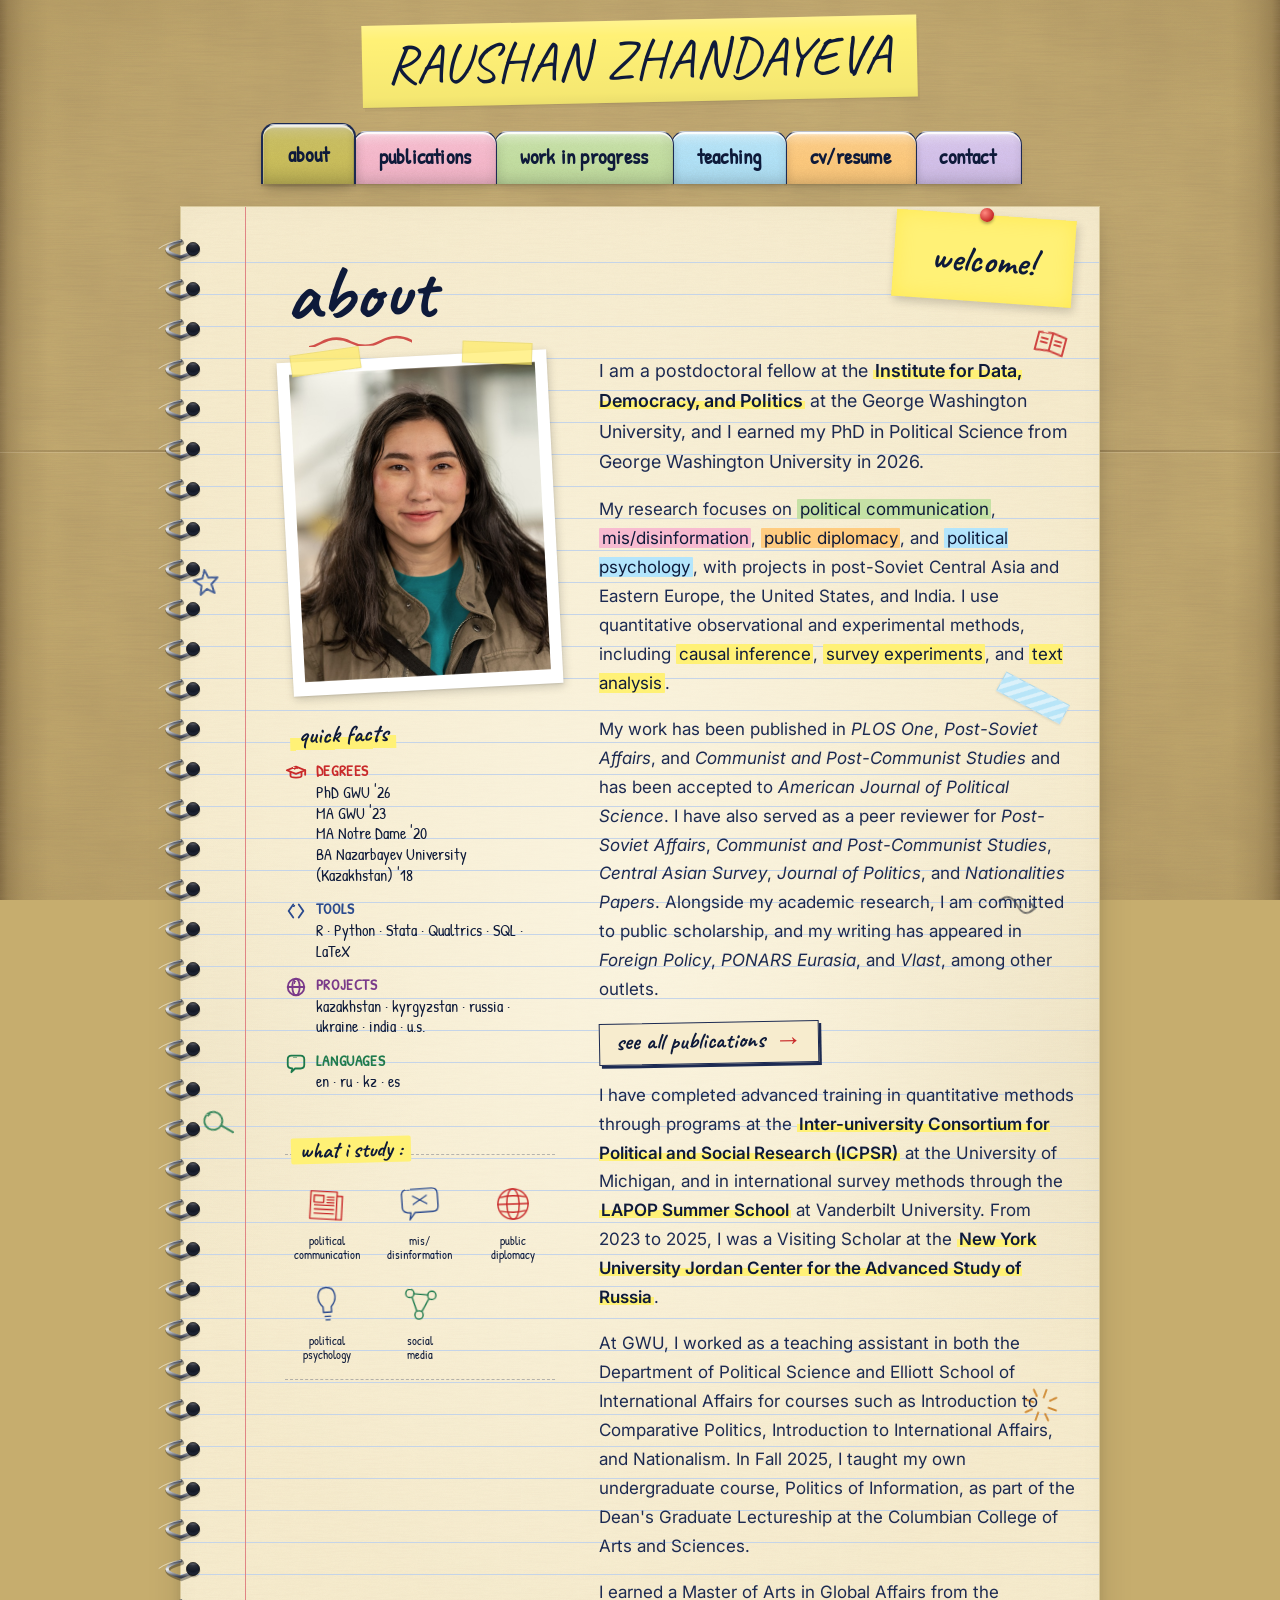
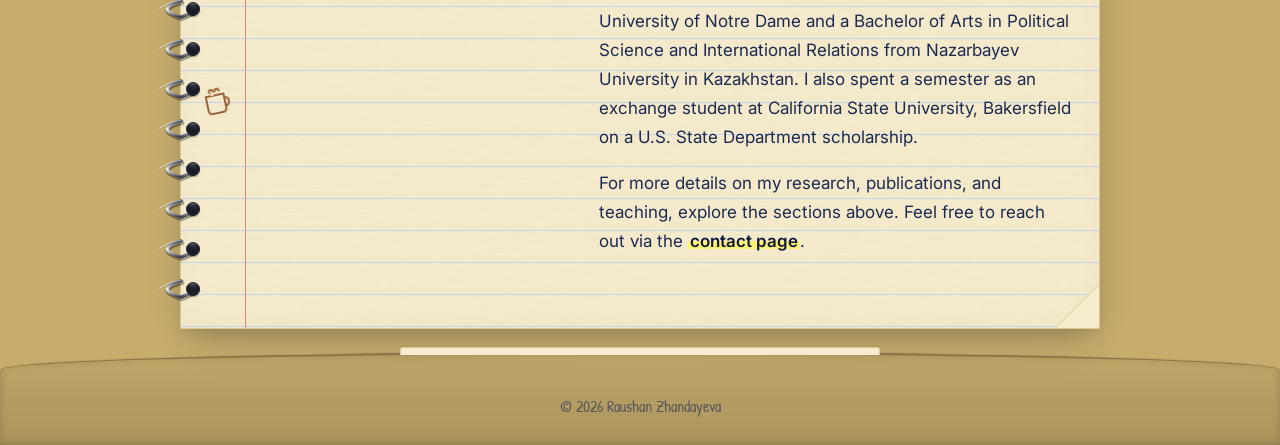
==== index.html @ cf33c0d3 "Restyle site title — Permanent Marker on yellow highlighter" ====
<!DOCTYPE html>
<html lang="en">
<head>
  <meta charset="UTF-8" />
  <meta name="viewport" content="width=device-width, initial-scale=1.0" />
  <title>Raushan Zhandayeva</title>
  <meta name="description" content="Raushan Zhandayeva — postdoctoral fellow at the Institute for Data, Democracy, and Politics, George Washington University. Research on political communication, mis/disinformation, public diplomacy, and political psychology." />
  <link rel="icon" type="image/svg+xml" href="favicon.svg" />
  <meta property="og:type" content="website" />
  <meta property="og:url" content="https://zhandayeva.com/" />
  <meta property="og:title" content="Raushan Zhandayeva" />
  <meta property="og:description" content="Postdoctoral fellow at GW's Institute for Data, Democracy & Politics. Political communication, public opinion, post-Soviet politics." />
  <meta name="twitter:card" content="summary" />
  <meta name="twitter:title" content="Raushan Zhandayeva" />
  <meta name="twitter:description" content="Postdoctoral fellow at GW's Institute for Data, Democracy & Politics." />
  <link rel="preconnect" href="https://fonts.googleapis.com">
  <link rel="preconnect" href="https://fonts.gstatic.com" crossorigin>
  <link href="https://fonts.googleapis.com/css2?family=Caveat:wght@500;600;700&family=Cormorant+Garamond:wght@500;600;700&family=Inter:wght@400;500;600;700&family=Patrick+Hand&family=Permanent+Marker&display=swap" rel="stylesheet">
  <link rel="stylesheet" href="styles.css" />
</head>
<body>
  <header class="site-header">
    <div class="site-header__inner">
      <a class="site-title" href="index.html">RAUSHAN ZHANDAYEVA</a>
      <nav class="site-nav" aria-label="Primary">
        <a href="index.html" aria-current="page">about</a>
        <a href="publications.html">publications</a>
        <a href="work-in-progress.html">work in progress</a>
        <a href="teaching.html">teaching</a>
        <a href="cv.html">cv/resume</a>
        <a href="contact.html">contact</a>
      </nav>
    </div>
  </header>

  <div class="page">
    <div class="sticky-note welcome-note">
      <span class="welcome-text">welcome!</span>
    </div>

    <div class="page-content">

    <!-- decorative washi tape -->
    <span class="washi-tape washi-tape--blue" style="top: 480px; right: 30px; --rot: 28deg; width: 72px;"></span>

    <!-- scattered academic scribbles -->
    <span class="scribble scribble--book" style="top: 120px; right: 30px; --rot: 15deg;" aria-hidden="true">
      <svg viewBox="0 0 36 30" filter="url(#sketchy)" fill="none" stroke="currentColor" stroke-width="2" stroke-linecap="round" stroke-linejoin="round">
        <path d="M 4 8 L 4 26 L 18 24 L 32 26 L 32 8 L 18 6 Z"/>
        <line x1="18" y1="6" x2="18" y2="24"/>
        <line x1="8" y1="13" x2="14" y2="13"/>
        <line x1="8" y1="17" x2="14" y2="17"/>
        <line x1="22" y1="13" x2="28" y2="13"/>
        <line x1="22" y1="17" x2="28" y2="17"/>
      </svg>
    </span>

    <span class="scribble scribble--star" style="top: 360px; left: 10px; --rot: -8deg;" aria-hidden="true">
      <svg viewBox="0 0 30 30" filter="url(#sketchy)" fill="none" stroke="currentColor" stroke-width="2" stroke-linecap="round" stroke-linejoin="round">
        <path d="M 15 3 L 18 11 L 27 12 L 20 18 L 22 27 L 15 22 L 8 27 L 10 18 L 3 12 L 12 11 Z"/>
      </svg>
    </span>

    <span class="scribble scribble--swirl" style="top: 680px; right: 60px; --rot: 12deg;" aria-hidden="true">
      <svg viewBox="0 0 44 36" filter="url(#sketchy)" fill="none" stroke="currentColor" stroke-width="1.8" stroke-linecap="round" stroke-linejoin="round">
        <path d="M 4 18 Q 12 6 22 18 Q 32 30 40 18 M 36 14 L 40 18 L 36 22"/>
      </svg>
    </span>

    <span class="scribble scribble--magnifier" style="top: 900px; left: 20px; --rot: -15deg;" aria-hidden="true">
      <svg viewBox="0 0 32 32" filter="url(#sketchy)" fill="none" stroke="currentColor" stroke-width="2" stroke-linecap="round" stroke-linejoin="round">
        <circle cx="13" cy="13" r="9"/>
        <line x1="20" y1="20" x2="29" y2="29"/>
      </svg>
    </span>

    <span class="scribble scribble--burst" style="top: 1180px; right: 40px; --rot: 20deg;" aria-hidden="true">
      <svg viewBox="0 0 36 36" filter="url(#sketchy)" fill="none" stroke="currentColor" stroke-width="1.8" stroke-linecap="round" stroke-linejoin="round">
        <line x1="18" y1="2" x2="18" y2="10"/>
        <line x1="18" y1="26" x2="18" y2="34"/>
        <line x1="2" y1="18" x2="10" y2="18"/>
        <line x1="26" y1="18" x2="34" y2="18"/>
        <line x1="6" y1="6" x2="11" y2="11"/>
        <line x1="25" y1="25" x2="30" y2="30"/>
        <line x1="6" y1="30" x2="11" y2="25"/>
        <line x1="25" y1="11" x2="30" y2="6"/>
      </svg>
    </span>

    <span class="scribble scribble--coffee" style="top: 1480px; left: 22px; --rot: -12deg;" aria-hidden="true">
      <svg viewBox="0 0 28 30" filter="url(#sketchy)" fill="none" stroke="currentColor" stroke-width="2" stroke-linecap="round" stroke-linejoin="round"><path d="M 4 8 L 4 22 Q 4 26 8 26 L 18 26 Q 22 26 22 22 L 22 8 Z"/><path d="M 22 12 Q 26 12 26 16 Q 26 20 22 20"/><path d="M 8 4 Q 8 2 10 2 Q 12 2 12 4"/><path d="M 14 4 Q 14 2 16 2 Q 18 2 18 4"/></svg>
    </span>

    <main>
    <h1 class="page-title">about</h1>

    <div class="about-wrap">
      <div class="about-left">
        <div class="about-photo-frame">
          <img class="about-photo" src="photo.jpg" alt="Portrait of Raushan Zhandayeva" onerror="this.outerHTML='&lt;div class=\'about-photo about-photo--placeholder\'&gt;Add photo.jpg here&lt;/div&gt;'" />
        </div>

        <div class="quick-facts">
          <h3 class="quick-facts__title">quick facts</h3>
          <ul>
            <li>
              <svg class="fact-icon" viewBox="0 0 24 24" filter="url(#sketchy)" fill="none" stroke="currentColor" stroke-width="2" stroke-linecap="round" stroke-linejoin="round" aria-hidden="true">
                <path d="M 2 9 L 12 5 L 22 9 L 12 13 Z"/>
                <line x1="22" y1="9" x2="22" y2="14"/>
                <path d="M 6 11 L 6 15 Q 6 17 12 17 Q 18 17 18 15 L 18 11"/>
              </svg>
              <span>
                <strong>degrees</strong>
                PhD GWU '26<br>
                MA GWU '23<br>
                MA Notre Dame '20<br>
                BA Nazarbayev University<br>
                (Kazakhstan) '18
              </span>
            </li>
            <li>
              <svg class="fact-icon" viewBox="0 0 24 24" filter="url(#sketchy)" fill="none" stroke="currentColor" stroke-width="2" stroke-linecap="round" stroke-linejoin="round" aria-hidden="true">
                <path d="M 9 5 L 4 12 L 9 19"/>
                <path d="M 15 5 L 20 12 L 15 19"/>
              </svg>
              <span>
                <strong>tools</strong>
                R · Python · Stata · Qualtrics · SQL · LaTeX
              </span>
            </li>
            <li>
              <svg class="fact-icon" viewBox="0 0 24 24" filter="url(#sketchy)" fill="none" stroke="currentColor" stroke-width="2" stroke-linecap="round" stroke-linejoin="round" aria-hidden="true">
                <circle cx="12" cy="12" r="9"/>
                <ellipse cx="12" cy="12" rx="4" ry="9"/>
                <line x1="3" y1="12" x2="21" y2="12"/>
              </svg>
              <span>
                <strong>projects</strong>
                kazakhstan · kyrgyzstan · russia · ukraine · india · u.s.
              </span>
            </li>
            <li>
              <svg class="fact-icon" viewBox="0 0 24 24" filter="url(#sketchy)" fill="none" stroke="currentColor" stroke-width="2" stroke-linecap="round" stroke-linejoin="round" aria-hidden="true">
                <path d="M 3 8 Q 3 4 7 4 L 17 4 Q 21 4 21 8 L 21 14 Q 21 18 17 18 L 11 18 L 7 22 L 8 18 Q 3 18 3 14 Z"/>
              </svg>
              <span>
                <strong>languages</strong>
                en · ru · kz · es
              </span>
            </li>
          </ul>
        </div>

        <aside class="research-doodles" aria-label="research areas">
          <span class="research-doodles__title">what i study :</span>

          <svg width="0" height="0" style="position:absolute" aria-hidden="true">
            <defs>
              <filter id="sketchy" x="-8%" y="-8%" width="116%" height="116%">
                <feTurbulence type="fractalNoise" baseFrequency="0.045" numOctaves="2" seed="4" result="n"/>
                <feDisplacementMap in="SourceGraphic" in2="n" scale="1.8"/>
              </filter>
            </defs>
          </svg>

          <div class="doodle">
            <svg viewBox="0 0 64 64" filter="url(#sketchy)" fill="none" stroke="currentColor" stroke-width="2" stroke-linecap="round" stroke-linejoin="round" aria-hidden="true">
              <path d="M 8 14 L 46 14 L 46 54 L 8 54 Z"/>
              <path d="M 46 20 L 54 20 L 54 54 L 46 54"/>
              <rect x="13" y="20" width="14" height="10"/>
              <line x1="32" y1="22" x2="42" y2="22"/>
              <line x1="32" y1="26" x2="42" y2="26"/>
              <line x1="32" y1="30" x2="42" y2="30"/>
              <line x1="14" y1="34" x2="42" y2="34"/>
              <line x1="14" y1="40" x2="42" y2="40"/>
              <line x1="14" y1="46" x2="42" y2="46"/>
            </svg>
            <span class="doodle-label">political<br>communication</span>
          </div>

          <div class="doodle">
            <svg viewBox="0 0 64 64" filter="url(#sketchy)" fill="none" stroke="currentColor" stroke-width="2" stroke-linecap="round" stroke-linejoin="round" aria-hidden="true">
              <path d="M 6 18 Q 6 10 14 10 L 50 10 Q 58 10 58 18 L 58 36 Q 58 44 50 44 L 24 44 L 16 54 L 18 44 Q 6 44 6 36 Z"/>
              <line x1="22" y1="20" x2="42" y2="32"/>
              <line x1="42" y1="20" x2="22" y2="32"/>
            </svg>
            <span class="doodle-label">mis/<br>disinformation</span>
          </div>

          <div class="doodle">
            <svg viewBox="0 0 64 64" filter="url(#sketchy)" fill="none" stroke="currentColor" stroke-width="2" stroke-linecap="round" stroke-linejoin="round" aria-hidden="true">
              <circle cx="32" cy="32" r="22"/>
              <ellipse cx="32" cy="32" rx="9" ry="22"/>
              <line x1="10" y1="32" x2="54" y2="32"/>
              <path d="M 14 22 Q 32 18 50 22"/>
              <path d="M 14 42 Q 32 46 50 42"/>
            </svg>
            <span class="doodle-label">public<br>diplomacy</span>
          </div>

          <div class="doodle">
            <svg viewBox="0 0 64 64" filter="url(#sketchy)" fill="none" stroke="currentColor" stroke-width="2" stroke-linecap="round" stroke-linejoin="round" aria-hidden="true">
              <path d="M 32 8 Q 22 8 20 18 Q 18 28 26 36 L 26 44 L 38 44 L 38 36 Q 46 28 44 18 Q 42 8 32 8 Z"/>
              <line x1="28" y1="50" x2="36" y2="50"/>
              <line x1="29" y1="55" x2="35" y2="55"/>
            </svg>
            <span class="doodle-label">political<br>psychology</span>
          </div>

          <div class="doodle">
            <svg viewBox="0 0 64 64" filter="url(#sketchy)" fill="none" stroke="currentColor" stroke-width="2" stroke-linecap="round" stroke-linejoin="round" aria-hidden="true">
              <circle cx="16" cy="18" r="6"/>
              <circle cx="48" cy="18" r="6"/>
              <circle cx="32" cy="48" r="6"/>
              <line x1="22" y1="18" x2="42" y2="18"/>
              <line x1="20" y1="24" x2="28" y2="42"/>
              <line x1="44" y1="24" x2="36" y2="42"/>
            </svg>
            <span class="doodle-label">social<br>media</span>
          </div>
        </aside>
      </div>

      <div>
        <p class="lead">
          I am a postdoctoral fellow at the <a href="https://iddp.gwu.edu/" target="_blank" rel="noopener">Institute for Data, Democracy, and Politics</a> at the George Washington University, and I earned my PhD in Political Science from George Washington University in 2026.
        </p>

        <p>
          My research focuses on <mark class="green">political communication</mark>, <mark>mis/disinformation</mark>, <mark class="orange">public diplomacy</mark>, and <mark class="blue">political psychology</mark>, with projects in post-Soviet Central Asia and Eastern Europe, the United States, and India. I use quantitative observational and experimental methods, including <mark class="yellow">causal inference</mark>, <mark class="yellow">survey experiments</mark>, and <mark class="yellow">text analysis</mark>.
        </p>

        <p>
          My work has been published in <em>PLOS One</em>, <em>Post-Soviet Affairs</em>, and <em>Communist and Post-Communist Studies</em> and has been accepted to <em>American Journal of Political Science</em>. I have also served as a peer reviewer for <em>Post-Soviet Affairs</em>, <em>Communist and Post-Communist Studies</em>, <em>Central Asian Survey</em>, <em>Journal of Politics</em>, and <em>Nationalities Papers</em>. Alongside my academic research, I am committed to public scholarship, and my writing has appeared in <em>Foreign Policy</em>, <em>PONARS Eurasia</em>, and <em>Vlast</em>, among other outlets.
        </p>

        <p class="see-all-row">
          <a class="see-all" href="publications.html">see all publications <span class="see-all__arrow" aria-hidden="true">→</span></a>
        </p>

        <p>
          I have completed advanced training in quantitative methods through programs at the <a href="https://www.icpsr.umich.edu/web/pages/sumprog/" target="_blank" rel="noopener">Inter-university Consortium for Political and Social Research (ICPSR)</a> at the University of Michigan, and in international survey methods through the <a href="https://www.vanderbilt.edu/lapop/summer-school.php" target="_blank" rel="noopener">LAPOP Summer School</a> at Vanderbilt University. From 2023 to 2025, I was a Visiting Scholar at the <a href="https://jordanrussiacenter.org/" target="_blank" rel="noopener">New York University Jordan Center for the Advanced Study of Russia</a>.
        </p>

        <p>
          At GWU, I worked as a teaching assistant in both the Department of Political Science and Elliott School of International Affairs for courses such as Introduction to Comparative Politics, Introduction to International Affairs, and Nationalism. In Fall 2025, I taught my own undergraduate course, Politics of Information, as part of the Dean's Graduate Lectureship at the Columbian College of Arts and Sciences.
        </p>

        <p>
          I earned a Master of Arts in Global Affairs from the University of Notre Dame and a Bachelor of Arts in Political Science and International Relations from Nazarbayev University in Kazakhstan. I also spent a semester as an exchange student at California State University, Bakersfield on a U.S. State Department scholarship.
        </p>

        <p>
          For more details on my research, publications, and teaching, explore the sections above. Feel free to reach out via the <a href="contact.html">contact page</a>.
        </p>
      </div>
    </div>
  </main>
  </div>

  </div>

  <footer class="site-footer">
    &copy; <span id="year"></span> Raushan Zhandayeva
    <script>document.getElementById('year').textContent = new Date().getFullYear();</script>
  </footer>
  <script src="site.js" defer></script>
</body>
</html>
---- styles.css ----
/* ============================================================
   Raushan Zhandayeva — academic site
   Notebook style v3: more character
   ============================================================ */

*,
*::before,
*::after {
  box-sizing: border-box;
  margin: 0;
  padding: 0;
}

:root {
  --desk:        #e8dec7;
  --paper:       #f7ecce;
  --paper-edge:  #d8c89a;
  --rule-line:   #c5d4e8;
  --margin-red:  #e08585;

  --ink:         #1c2a52;
  --ink-deep:    #0e1a3a;
  --ink-soft:    #3c4a72;
  --pen-red:     #c92a2a;
  --pen-red-soft:#d35b5b;
  --pencil:      #5a5a5a;

  --hl-yellow:        #fff176;
  --hl-yellow-strong: #ffd60a;
  --hl-pink:  #f8bbd0;
  --hl-green: #c5e1a5;
  --hl-blue:  #b3e5fc;
  --hl-orange:#ffcc80;

  --max-width: 920px;
  --hand:  "Caveat", "Bradley Hand", cursive;
  --hand2: "Patrick Hand", "Comic Sans MS", cursive;
  --serif: "Cormorant Garamond", Georgia, "Times New Roman", serif;
  --sans:  "Inter", -apple-system, BlinkMacSystemFont, "Segoe UI", Roboto, Helvetica, Arial, sans-serif;

  --grain: url("data:image/svg+xml;utf8,<svg xmlns='http://www.w3.org/2000/svg' width='240' height='240'><filter id='n'><feTurbulence type='fractalNoise' baseFrequency='0.9' numOctaves='2' stitchTiles='stitch'/><feColorMatrix values='0 0 0 0 0.55 0 0 0 0 0.45 0 0 0 0 0.30 0 0 0 0.05 0'/></filter><rect width='100%25' height='100%25' filter='url(%23n)'/></svg>");

  --paper-tex: url("data:image/svg+xml;utf8,<svg xmlns='http://www.w3.org/2000/svg' width='340' height='340'><filter id='fb'><feTurbulence type='turbulence' baseFrequency='0.035 0.8' numOctaves='2' stitchTiles='stitch' seed='2'/><feColorMatrix values='0 0 0 0 0.40 0 0 0 0 0.30 0 0 0 0 0.18 0 0 0 0.05 0'/></filter><filter id='gn'><feTurbulence type='fractalNoise' baseFrequency='1.3' numOctaves='3' stitchTiles='stitch' seed='5'/><feColorMatrix values='0 0 0 0 0.55 0 0 0 0 0.42 0 0 0 0 0.25 0 0 0 0.06 0'/></filter><rect width='100%25' height='100%25' filter='url(%23fb)'/><rect width='100%25' height='100%25' filter='url(%23gn)'/></svg>");

  --coffee: url("data:image/svg+xml;utf8,<svg xmlns='http://www.w3.org/2000/svg' viewBox='0 0 200 200'><circle cx='100' cy='100' r='70' fill='none' stroke='%23a55a2c' stroke-width='6' stroke-dasharray='220 60' opacity='0.45'/><circle cx='100' cy='100' r='62' fill='none' stroke='%23a55a2c' stroke-width='3' stroke-dasharray='180 80' opacity='0.35'/></svg>");

  --arrow: url("data:image/svg+xml;utf8,<svg xmlns='http://www.w3.org/2000/svg' viewBox='0 0 220 110'><path d='M10 70 Q 60 10 130 40 T 200 60' fill='none' stroke='%23c92a2a' stroke-width='3' stroke-linecap='round'/><path d='M188 50 L 205 60 L 188 72' fill='none' stroke='%23c92a2a' stroke-width='3' stroke-linecap='round' stroke-linejoin='round'/></svg>");

  --squiggle: url("data:image/svg+xml;utf8,<svg xmlns='http://www.w3.org/2000/svg' viewBox='0 0 200 14'><path d='M2 10 Q 15 2 30 10 T 60 10 T 90 10 T 120 10 T 150 10 T 180 10 T 198 10' fill='none' stroke='%23c92a2a' stroke-width='2.5' stroke-linecap='round'/></svg>");

  --squiggle-divider: url("data:image/svg+xml;utf8,<svg xmlns='http://www.w3.org/2000/svg' viewBox='0 0 200 8'><path d='M2 5 Q 12 1 24 5 T 48 5 T 72 5 T 96 5 T 120 5 T 144 5 T 168 5 T 192 5 T 198 5' fill='none' stroke='%231c2a52' stroke-width='1.2' stroke-opacity='0.4' stroke-linecap='round'/></svg>");
}

html { scroll-behavior: smooth; }

body {
  background-color: #c6ad6e;
  background-image:
    /* fiber + grain + crinkle wrinkles */
    url("data:image/svg+xml;utf8,<svg xmlns='http://www.w3.org/2000/svg' width='420' height='420'><filter id='fb'><feTurbulence type='turbulence' baseFrequency='0.018 0.55' numOctaves='2' stitchTiles='stitch' seed='3'/><feColorMatrix values='0 0 0 0 0.40  0 0 0 0 0.28  0 0 0 0 0.14  0 0 0 0.30 0'/></filter><filter id='gn'><feTurbulence type='fractalNoise' baseFrequency='1.0' numOctaves='3' stitchTiles='stitch' seed='6'/><feColorMatrix values='0 0 0 0 0.30  0 0 0 0 0.20  0 0 0 0 0.10  0 0 0 0.22 0'/></filter><filter id='crk'><feTurbulence type='fractalNoise' baseFrequency='0.012' numOctaves='3' stitchTiles='stitch' seed='9'/><feColorMatrix values='0 0 0 0 0.25  0 0 0 0 0.16  0 0 0 0 0.08  0 0 0 0.20 0'/></filter><rect width='100%25' height='100%25' filter='url(%23fb)'/><rect width='100%25' height='100%25' filter='url(%23gn)'/><rect width='100%25' height='100%25' filter='url(%23crk)'/></svg>"),
    /* warm light wash near the top */
    radial-gradient(ellipse 90% 80% at 50% 40%, rgba(255, 240, 200, 0.20), transparent 70%),
    /* darker vignette toward edges */
    radial-gradient(ellipse 100% 100% at 50% 50%, transparent 55%, rgba(80, 60, 30, 0.22)),
    /* visible folder edge band on the left */
    linear-gradient(to right,
      rgba(70, 50, 25, 0.50) 0,
      rgba(70, 50, 25, 0.28) 8px,
      rgba(70, 50, 25, 0.10) 24px,
      transparent 48px),
    /* visible folder edge band on the right */
    linear-gradient(to left,
      rgba(70, 50, 25, 0.50) 0,
      rgba(70, 50, 25, 0.28) 8px,
      rgba(70, 50, 25, 0.10) 24px,
      transparent 48px);
  background-attachment: fixed, fixed, fixed, fixed, fixed;
  color: var(--ink);
  font-family: var(--sans);
  font-size: 17px;
  line-height: 1.7;
  -webkit-font-smoothing: antialiased;
  -moz-osx-font-smoothing: grayscale;
  min-height: 100vh;
  display: flex;
  flex-direction: column;
}

::selection { background: var(--hl-yellow); color: var(--ink-deep); }

/* ---------- Hyperlinks: highlighter wipe ---------- */
a {
  color: var(--ink-deep);
  font-weight: 600;
  text-decoration: none;
  background-image: linear-gradient(transparent 50%, var(--hl-yellow) 50%, var(--hl-yellow) 92%, transparent 92%);
  padding: 0 0.12em;
  transition: background-color 0.2s ease, color 0.2s ease;
  word-break: break-word;
}

a:hover,
a:focus-visible {
  background-image: linear-gradient(var(--hl-yellow-strong), var(--hl-yellow-strong));
  color: var(--ink-deep);
  outline: none;
  animation: hl-wipe 0.35s ease-out;
}

@keyframes hl-wipe {
  from { background-size: 0 100%; background-repeat: no-repeat; }
  to   { background-size: 100% 100%; background-repeat: no-repeat; }
}

/* ===== Horizontal fold seam across the manila folder ===== */
body::before {
  content: "";
  position: fixed;
  top: 50%;
  left: 0;
  right: 0;
  height: 2px;
  background: linear-gradient(to right,
    transparent 0,
    rgba(70, 50, 25, 0.18) 4%,
    rgba(60, 40, 20, 0.42) 50%,
    rgba(70, 50, 25, 0.18) 96%,
    transparent 100%);
  z-index: 0;
  pointer-events: none;
  box-shadow: 0 1px 0 rgba(255, 245, 220, 0.18);
}

/* ===== "Open the folder" entrance animation on the page ===== */
@keyframes folder-open {
  from {
    opacity: 0;
    transform: perspective(900px) rotateX(8deg) translateY(18px);
  }
  to {
    opacity: 1;
    transform: perspective(900px) rotateX(0) translateY(0);
  }
}

.page {
  animation: folder-open 0.55s cubic-bezier(0.4, 0, 0.2, 1) both;
  transform-origin: top center;
}


a:focus-visible { outline: 2px dashed var(--ink); outline-offset: 2px; }

/* ---------- Header ---------- */
.site-header {
  position: sticky;
  top: 0;
  z-index: 100;
  background-color: #c6ad6e;
  background-image:
    url("data:image/svg+xml;utf8,<svg xmlns='http://www.w3.org/2000/svg' width='420' height='420'><filter id='fb'><feTurbulence type='turbulence' baseFrequency='0.018 0.55' numOctaves='2' stitchTiles='stitch' seed='3'/><feColorMatrix values='0 0 0 0 0.40  0 0 0 0 0.28  0 0 0 0 0.14  0 0 0 0.30 0'/></filter><filter id='gn'><feTurbulence type='fractalNoise' baseFrequency='1.0' numOctaves='3' stitchTiles='stitch' seed='6'/><feColorMatrix values='0 0 0 0 0.30  0 0 0 0 0.20  0 0 0 0 0.10  0 0 0 0.22 0'/></filter><filter id='crk'><feTurbulence type='fractalNoise' baseFrequency='0.012' numOctaves='3' stitchTiles='stitch' seed='9'/><feColorMatrix values='0 0 0 0 0.25  0 0 0 0 0.16  0 0 0 0 0.08  0 0 0 0.20 0'/></filter><rect width='100%25' height='100%25' filter='url(%23fb)'/><rect width='100%25' height='100%25' filter='url(%23gn)'/><rect width='100%25' height='100%25' filter='url(%23crk)'/></svg>"),
    radial-gradient(ellipse 90% 80% at 50% 40%, rgba(255, 240, 200, 0.20), transparent 70%),
    radial-gradient(ellipse 100% 100% at 50% 50%, transparent 55%, rgba(80, 60, 30, 0.22)),
    linear-gradient(to right,
      rgba(70, 50, 25, 0.50) 0,
      rgba(70, 50, 25, 0.28) 8px,
      rgba(70, 50, 25, 0.10) 24px,
      transparent 48px),
    linear-gradient(to left,
      rgba(70, 50, 25, 0.50) 0,
      rgba(70, 50, 25, 0.28) 8px,
      rgba(70, 50, 25, 0.10) 24px,
      transparent 48px);
  background-attachment: fixed, fixed, fixed, fixed, fixed;
  border-bottom: none;
  box-shadow: none;
}

.site-header::before { content: none; }
.site-header::after { content: none; }

.site-header__inner {
  max-width: var(--max-width);
  margin: 0 auto;
  padding: 1.6rem 1.5rem 0;
  text-align: center;
}

.site-title {
  font-family: "Permanent Marker", "Caveat", cursive;
  font-weight: 400;
  font-size: clamp(2.4rem, 5.2vw, 3.4rem);
  line-height: 1.1;
  letter-spacing: 0.02em;
  color: var(--ink-deep);
  text-decoration: none;
  /* yellow highlighter swatch covering the text */
  background: var(--hl-yellow);
  background-image: linear-gradient(
    to bottom,
    rgba(255, 255, 255, 0.18) 0,
    rgba(255, 255, 255, 0) 18%,
    rgba(0, 0, 0, 0.04) 88%,
    rgba(0, 0, 0, 0.08) 100%
  );
  box-shadow:
    0 1px 0 rgba(0, 0, 0, 0.06),
    2px 4px 0 rgba(0, 0, 0, 0.04);
  display: inline-block;
  margin-bottom: 0.4rem;
  padding: 0.18em 0.45em 0.22em;
  transform: rotate(-1.2deg);
  transform-origin: 0 100%;
}

.site-title:hover, .site-title:focus-visible {
  background: var(--hl-yellow);
  color: var(--ink-deep);
}

.site-nav {
  display: flex;
  flex-wrap: wrap;
  align-items: flex-end;
  justify-content: center;
  margin-top: 0.6rem;
  margin-bottom: -2px;
  padding-left: 0;
}

.site-nav a {
  font-family: var(--hand2);
  font-size: 1.3rem;
  font-weight: 600;
  letter-spacing: 0.01em;
  color: var(--ink-deep);
  background-color: var(--paper);
  /* layered: subtle side shading + light-from-above + very light fiber */
  background-image:
    /* side-edge thickness (very faint vertical shading) */
    linear-gradient(to right,
      rgba(0, 0, 0, 0.04) 0,
      rgba(0, 0, 0, 0) 8%,
      rgba(0, 0, 0, 0) 92%,
      rgba(0, 0, 0, 0.04) 100%),
    /* top highlight + bottom shade */
    linear-gradient(to bottom,
      rgba(255, 255, 255, 0.65) 0,
      rgba(255, 255, 255, 0.25) 10%,
      rgba(255, 255, 255, 0.06) 26%,
      rgba(0, 0, 0, 0) 55%,
      rgba(0, 0, 0, 0.03) 88%,
      rgba(0, 0, 0, 0.06) 100%),
    /* very subtle fiber grain only */
    url("data:image/svg+xml;utf8,<svg xmlns='http://www.w3.org/2000/svg' width='160' height='160'><filter id='gn'><feTurbulence type='fractalNoise' baseFrequency='1.6' numOctaves='2' stitchTiles='stitch' seed='8'/><feColorMatrix values='0 0 0 0 0.40  0 0 0 0 0.30  0 0 0 0 0.16  0 0 0 0.12 0'/></filter><rect width='100%25' height='100%25' filter='url(%23gn)'/></svg>");
  background-size: auto, auto, 160px 160px;
  background-blend-mode: normal, normal, multiply;
  border: 1.5px solid var(--ink);
  border-bottom: none;
  border-top-left-radius: 14px;
  border-top-right-radius: 14px;
  padding: 0.85rem 1.55rem 1.05rem;
  margin: 0 -3px 0 0;
  text-decoration: none;
  display: inline-block;
  line-height: 1;
  transition: transform 0.18s ease, padding 0.18s ease, box-shadow 0.18s ease;
  animation: none;
  position: relative;
  z-index: 1;
  /* paper thickness + 3D depth: top edge highlight, side hints, bottom shade, lifted drop shadow */
  box-shadow:
    inset 0 2px 0 rgba(255, 255, 255, 0.78),
    inset 1px 0 0 rgba(255, 255, 255, 0.28),
    inset -1px 0 0 rgba(0, 0, 0, 0.06),
    inset 0 -12px 14px -9px rgba(0, 0, 0, 0.13),
    0 1.5px 0 rgba(0, 0, 0, 0.07),
    0 4px 6px -2px rgba(0, 0, 0, 0.10),
    0 9px 16px -5px rgba(0, 0, 0, 0.12);
}

/* tiny "tab fold" highlight at the very top — paper catches light along its top edge */
.site-nav a::before {
  content: "";
  position: absolute;
  left: 6px;
  right: 6px;
  top: -1px;
  height: 4px;
  border-top-left-radius: 12px;
  border-top-right-radius: 12px;
  background: linear-gradient(to bottom, rgba(255, 255, 255, 0.8), rgba(255, 255, 255, 0));
  pointer-events: none;
  z-index: 1;
}

/* each tab a different pastel — like color-coded folder tabs */
.site-nav a:nth-of-type(1) { background-color: var(--hl-yellow); z-index: 6; }
.site-nav a:nth-of-type(2) { background-color: var(--hl-pink);   z-index: 5; }
.site-nav a:nth-of-type(3) { background-color: var(--hl-green);  z-index: 4; }
.site-nav a:nth-of-type(4) { background-color: var(--hl-blue);   z-index: 3; }
.site-nav a:nth-of-type(5) { background-color: var(--hl-orange); z-index: 2; }
.site-nav a:nth-of-type(6) { background-color: #d6c4f0;          z-index: 1; }

.site-nav a:hover, .site-nav a:focus-visible {
  transform: translateY(-3px);
  outline: none;
  text-decoration: none;
  color: var(--ink-deep);
  animation: none;
  z-index: 8;
  box-shadow:
    inset 0 2px 0 rgba(255, 255, 255, 0.82),
    inset 1px 0 0 rgba(255, 255, 255, 0.32),
    inset -1px 0 0 rgba(0, 0, 0, 0.06),
    inset 0 -12px 14px -9px rgba(0, 0, 0, 0.13),
    0 2px 0 rgba(0, 0, 0, 0.08),
    0 7px 11px -3px rgba(0, 0, 0, 0.16),
    0 14px 20px -6px rgba(0, 0, 0, 0.16);
}

/* active tab — sticks up taller, reads as the "current divider" out front
   and gets a subtle dark wash so it reads slightly muted (like the sheet you've pulled up) */
.site-nav a[aria-current="page"] {
  font-weight: 800;
  padding-top: 1.2rem;
  padding-bottom: 1.15rem;
  color: var(--ink-deep);
  z-index: 9;
  border-width: 2px;
  box-shadow:
    inset 0 2.5px 0 rgba(255, 255, 255, 0.55),
    inset 1px 0 0 rgba(255, 255, 255, 0.20),
    inset -1px 0 0 rgba(0, 0, 0, 0.10),
    inset 0 0 0 1000px rgba(0, 0, 0, 0.20),
    inset 0 -14px 18px -10px rgba(0, 0, 0, 0.18),
    0 2.5px 0 rgba(0, 0, 0, 0.10),
    0 6px 10px -3px rgba(0, 0, 0, 0.18),
    0 12px 18px -6px rgba(0, 0, 0, 0.16);
}

/* ---------- Page shell ---------- */
.page {
  flex: 1;
  max-width: var(--max-width);
  width: 100%;
  margin: 1.5rem auto;
  min-height: calc(100vh - 10rem);
  display: flex;
  flex-direction: column;
  position: relative;
  background-color: var(--paper);
  background-image:
    repeating-linear-gradient(
      to bottom,
      transparent 0,
      transparent 31px,
      var(--rule-line) 31px,
      var(--rule-line) 32px
    ),
    radial-gradient(ellipse 75% 60% at 50% 40%, rgba(255, 252, 240, 0.55), transparent 75%),
    radial-gradient(circle at 100% 50%, rgba(120, 100, 60, 0.06), transparent 25%),
    radial-gradient(circle at 0% 50%, rgba(120, 100, 60, 0.04), transparent 20%),
    var(--paper-tex);
  background-position: 0 1.5rem, 0 0, 0 0, 0 0, 0 0;
  border: 1px solid var(--paper-edge);
  box-shadow:
    0 18px 38px -10px rgba(0, 0, 0, 0.22),
    0 6px 14px -2px rgba(0, 0, 0, 0.10),
    inset 0 0 30px rgba(0, 0, 0, 0.025);
}

/* Red margin line */
.page::before {
  content: "";
  position: absolute;
  top: 0;
  bottom: 0;
  left: 4rem;
  width: 0;
  border-left: 1.5px solid var(--margin-red);
  pointer-events: none;
  z-index: 0;
}

/* Spiral binding — wire wraps around the page edge and threads through punched holes */
.page::after {
  content: "";
  position: absolute;
  top: 22px;
  bottom: 22px;
  left: -28px;
  width: 52px;
  background-image: url("data:image/svg+xml;utf8,<svg xmlns='http://www.w3.org/2000/svg' width='52' height='40' viewBox='0 0 52 40'><defs><radialGradient id='h' cx='50%25' cy='35%25' r='65%25'><stop offset='0%25' stop-color='%23080b14'/><stop offset='55%25' stop-color='%23131826'/><stop offset='100%25' stop-color='%23232a3c'/></radialGradient><linearGradient id='w' x1='0%25' y1='0%25' x2='0%25' y2='100%25'><stop offset='0%25' stop-color='%233a3f4d'/><stop offset='28%25' stop-color='%239ea2ad'/><stop offset='52%25' stop-color='%23eef0f5'/><stop offset='75%25' stop-color='%239ea2ad'/><stop offset='100%25' stop-color='%233a3f4d'/></linearGradient><radialGradient id='hl' cx='50%25' cy='15%25' r='55%25'><stop offset='0%25' stop-color='rgba(255,255,255,0.20)'/><stop offset='100%25' stop-color='rgba(255,255,255,0)'/></radialGradient></defs><path d='M 28 12 Q 0 20 28 28 Q 33 26 40 23' fill='none' stroke='rgba(0,0,0,0.34)' stroke-width='4.8' stroke-linecap='round' transform='translate(0.7,1.6)'/><path d='M 28 12 Q 0 20 28 28 Q 33 26 40 23' fill='none' stroke='url(%23w)' stroke-width='3.2' stroke-linecap='round'/><path d='M 28 12 Q 14 14 6 20' fill='none' stroke='%23fbfcfe' stroke-width='1' stroke-linecap='round' transform='translate(0,-0.7)' opacity='0.55'/><ellipse cx='40' cy='20.6' rx='6.7' ry='6.5' fill='rgba(0,0,0,0.22)' transform='translate(0.6,1.4)'/><circle cx='40' cy='20' r='6.5' fill='url(%23h)' stroke='%23000' stroke-width='0.5'/><circle cx='40' cy='20' r='6.5' fill='none' stroke='rgba(0,0,0,0.55)' stroke-width='1' opacity='0.75'/><line x1='40' y1='14' x2='40' y2='23' stroke='url(%23w)' stroke-width='2.4' stroke-linecap='round' opacity='0.6'/><circle cx='40' cy='20' r='6.5' fill='url(%23hl)'/><ellipse cx='40' cy='15' rx='4.5' ry='0.9' fill='rgba(255,255,255,0.08)'/></svg>");
  background-size: 52px 40px;
  background-repeat: repeat-y;
  pointer-events: none;
}

/* Dog-eared corner (decorative wrapper) — grows to fill page height */
.page-content {
  position: relative;
  flex: 1;
  display: flex;
  flex-direction: column;
}

.page-content > main {
  flex: 1;
}

.page-content::after {
  content: "";
  position: absolute;
  right: 0;
  bottom: 0;
  width: 44px;
  height: 44px;
  background:
    linear-gradient(135deg,
      transparent 0,
      transparent 50%,
      var(--paper-edge) 50%,
      var(--paper) 52%,
      var(--paper) 100%);
  box-shadow: -2px -2px 4px rgba(0, 0, 0, 0.08);
  clip-path: polygon(100% 0, 100% 100%, 0 100%);
  pointer-events: none;
}

/* Date stamp + sticky-note pin (top right) */
.page-meta {
  position: absolute;
  top: 14px;
  right: 18px;
  z-index: 3;
  text-align: right;
  pointer-events: none;
}

.date-stamp {
  display: inline-block;
  font-family: var(--hand);
  font-size: 1.3rem;
  color: var(--pen-red-soft);
  transform: rotate(2deg);
  border-bottom: 1.5px solid var(--pen-red-soft);
  padding: 0 0.35rem 0.05rem;
  line-height: 1;
}

.sticky-note {
  position: absolute;
  top: 8px;
  right: 22px;
  width: 150px;
  padding: 14px 14px 16px;
  background: var(--hl-yellow);
  font-family: var(--hand2);
  font-size: 0.95rem;
  color: var(--ink-deep);
  box-shadow:
    2px 4px 10px rgba(0, 0, 0, 0.18),
    inset 0 0 20px rgba(255, 220, 0, 0.3);
  transform: rotate(var(--rot, 4deg));
  transition: transform 0.32s cubic-bezier(0.2, 0.7, 0.3, 1),
              box-shadow 0.32s cubic-bezier(0.2, 0.7, 0.3, 1);
  z-index: 4;
  line-height: 1.35;
  transform-origin: top center;
}

@media (hover: hover) {
  .sticky-note:hover {
    transform: rotate(calc(var(--rot, 4deg) - 1.5deg)) translate(-3px, -6px) scale(1.03);
    box-shadow:
      6px 14px 22px rgba(0, 0, 0, 0.22),
      2px 4px 10px rgba(0, 0, 0, 0.10),
      inset 0 0 20px rgba(255, 220, 0, 0.35);
    z-index: 6;
  }
}

.sticky-note::before {
  content: "";
  position: absolute;
  top: -7px;
  left: 50%;
  transform: translateX(-50%) rotate(-3deg);
  width: 14px;
  height: 14px;
  background: radial-gradient(circle at 35% 35%, #ff8a80 0, #c62828 70%, #7f0000 100%);
  border-radius: 50%;
  box-shadow: 0 2px 3px rgba(0, 0, 0, 0.3);
}

.sticky-note .sticky-title {
  display: block;
  font-family: var(--hand);
  font-size: 1.25rem;
  color: var(--pen-red);
  margin-bottom: 0.2rem;
  line-height: 1;
}

main {
  padding: 3rem 1.5rem 4.5rem 6.5rem;
  position: relative;
  z-index: 1;
}

main > * { position: relative; z-index: 1; }

/* ---------- Headings ---------- */
h1.page-title {
  font-family: var(--hand);
  font-weight: 700;
  font-size: clamp(3.4rem, 7vw, 4.8rem);
  line-height: 1;
  letter-spacing: 0;
  color: var(--ink-deep);
  margin-bottom: 1.2rem;
  display: table;
  position: relative;
  transform: rotate(-1.5deg);
}

h1.page-title::after {
  content: "";
  position: absolute;
  left: 0.3em;
  right: 0.3em;
  bottom: -0.18em;
  height: 14px;
  background: var(--squiggle) center/200px 14px repeat-x;
  opacity: 0.8;
  pointer-events: none;
}

h2 {
  font-family: var(--hand);
  font-weight: 700;
  font-size: clamp(1.9rem, 3.5vw, 2.4rem);
  line-height: 1.1;
  margin: 2.6rem 0 1rem;
  color: var(--ink-deep);
  display: table;
  background: linear-gradient(transparent 55%, var(--hl-blue) 55%, var(--hl-blue) 92%, transparent 92%);
  padding: 0 0.35em 0 0.2em;
  border-bottom: none;
  transform: rotate(-0.5deg);
  position: relative;
}

/* alternate highlighter colors per section */
h2:nth-of-type(2) { background: linear-gradient(transparent 55%, var(--hl-pink) 55%, var(--hl-pink) 92%, transparent 92%); }
h2:nth-of-type(3) { background: linear-gradient(transparent 55%, var(--hl-green) 55%, var(--hl-green) 92%, transparent 92%); }
h2:nth-of-type(4) { background: linear-gradient(transparent 55%, var(--hl-orange) 55%, var(--hl-orange) 92%, transparent 92%); }


h3 {
  font-family: var(--sans);
  font-weight: 600;
  font-size: 1.05rem;
  line-height: 1.4;
  margin-bottom: 0.25rem;
  color: var(--ink-deep);
}

p { margin-bottom: 1.1rem; color: var(--ink); }
p:last-child { margin-bottom: 0; }
em { font-style: italic; }
strong { font-weight: 700; color: var(--ink-deep); }

ul.plain { list-style: none; }
ul.plain li { margin-bottom: 0.55rem; color: var(--ink); }

/* ---------- About: polaroid + arrow doodle + coffee stain ---------- */
.about-wrap {
  display: grid;
  grid-template-columns: 270px 1fr;
  gap: 2.75rem;
  align-items: start;
  margin-top: 1.5rem;
  position: relative;
}

.about-left {
  display: flex;
  flex-direction: column;
  gap: 1.6rem;
}

/* Quick-facts card under the polaroid */
.quick-facts {
  position: relative;
  font-family: var(--hand2);
  margin-top: 0.2rem;
}

.quick-facts__title {
  font-family: var(--hand);
  font-size: 1.5rem;
  font-weight: 700;
  color: var(--ink-deep);
  margin: 0 0 0.6rem 0.3rem;
  display: inline-block;
  background: linear-gradient(transparent 55%, var(--hl-yellow) 55%, var(--hl-yellow) 92%, transparent 92%);
  padding: 0 0.35em;
  transform: rotate(-1.5deg);
}

.quick-facts ul {
  list-style: none;
  padding: 0;
  margin: 0;
}

.quick-facts li {
  display: flex;
  align-items: flex-start;
  gap: 0.55rem;
  margin-bottom: 0.85rem;
  font-size: 1rem;
  color: var(--ink-deep);
  line-height: 1.3;
}

.fact-icon {
  width: 22px;
  height: 22px;
  flex-shrink: 0;
  margin-top: 1px;
}

.quick-facts li:nth-child(1) .fact-icon { color: var(--pen-red); }
.quick-facts li:nth-child(2) .fact-icon { color: #2a4a8e; }
.quick-facts li:nth-child(3) .fact-icon { color: #7a3a8a; }
.quick-facts li:nth-child(4) .fact-icon { color: #1f7a4d; }
.quick-facts li:nth-child(5) .fact-icon { color: #c97a1a; }

.quick-facts li strong {
  display: block;
  font-family: var(--hand2);
  font-weight: 700;
  font-size: 0.95rem;
  color: var(--pen-red);
  letter-spacing: 0.04em;
  text-transform: uppercase;
  margin-bottom: 0.05rem;
}

.quick-facts li:nth-child(2) strong { color: #2a4a8e; }
.quick-facts li:nth-child(3) strong { color: #7a3a8a; }
.quick-facts li:nth-child(4) strong { color: #1f7a4d; }
.quick-facts li:nth-child(5) strong { color: #c97a1a; }

.about-photo-frame {
  position: relative;
  padding: 12px 12px 14px;
  background: #fff;
  box-shadow: 1px 3px 10px rgba(0, 0, 0, 0.18), 0 1px 2px rgba(0, 0, 0, 0.1);
  transform: rotate(-3deg);
  transition: transform 0.4s cubic-bezier(0.4, 0, 0.2, 1);
}

/* Polaroid hover shake — like a hand bumping the photo */
@keyframes polaroidShake {
  0%   { transform: rotate(-3deg); }
  15%  { transform: rotate(-1.5deg) translate(2px, -1px); }
  30%  { transform: rotate(-4.2deg) translate(-2px, 1px); }
  45%  { transform: rotate(-2deg)   translate(2px, -1px); }
  60%  { transform: rotate(-3.6deg) translate(-1px, 1px); }
  78%  { transform: rotate(-2.6deg) translate(1px, 0); }
  100% { transform: rotate(-3deg); }
}

@media (hover: hover) {
  .about-photo-frame:hover {
    animation: polaroidShake 0.55s ease-in-out;
  }
}

.about-photo-frame:hover { animation: polaroid-wiggle 0.6s ease-in-out; }

@keyframes polaroid-wiggle {
  0%   { transform: rotate(-3deg); }
  25%  { transform: rotate(0.5deg) translateY(-2px); }
  50%  { transform: rotate(-3.5deg); }
  75%  { transform: rotate(-1deg); }
  100% { transform: rotate(-3deg); }
}

.about-photo-frame::before,
.about-photo-frame::after {
  content: "";
  position: absolute;
  top: -10px;
  width: 70px;
  height: 22px;
  background: rgba(255, 235, 100, 0.7);
  border: 1px solid rgba(0, 0, 0, 0.06);
  z-index: 2;
  box-shadow: 0 1px 2px rgba(0, 0, 0, 0.06);
}

.about-photo-frame::before { left: 14px;  transform: rotate(-5deg); }
.about-photo-frame::after  { right: 14px; transform: rotate(5deg); }

.about-photo {
  width: 100%;
  aspect-ratio: 4 / 5;
  background: #f1f1f1;
  object-fit: cover;
  display: block;
  filter: grayscale(15%) sepia(8%);
}

.about-photo--placeholder {
  display: flex; align-items: center; justify-content: center;
  text-align: center;
  font-family: var(--hand2);
  font-size: 0.95rem;
  color: var(--pencil);
  padding: 1rem;
  filter: none;
}

.polaroid-caption {
  position: absolute;
  bottom: 14px; left: 0; right: 0;
  text-align: center;
  font-family: var(--hand);
  font-size: 1.5rem;
  color: var(--ink-deep);
  line-height: 1;
  transform: rotate(-1deg);
}

/* hand-drawn arrow doodle — points from text to polaroid */
.about-arrow {
  position: absolute;
  top: 30px;
  left: 240px;
  width: 130px;
  height: 80px;
  background: var(--arrow) center/contain no-repeat;
  transform: rotate(8deg) scaleX(-1);
  pointer-events: none;
  opacity: 0.85;
}

.about-arrow-label {
  position: absolute;
  top: 0;
  left: 290px;
  font-family: var(--hand);
  font-size: 1.45rem;
  color: var(--pen-red);
  transform: rotate(-3deg);
  pointer-events: none;
}

/* coffee ring */
.coffee-ring {
  position: absolute;
  width: 130px;
  height: 130px;
  background: var(--coffee) center/contain no-repeat;
  pointer-events: none;
  z-index: 0;
}

@media (max-width: 720px) {
  /* layout: tighter side padding so content has room next to the binding */
  .about-wrap { grid-template-columns: 1fr; gap: 1.6rem; }
  .about-photo-frame { max-width: 240px; }
  main { padding: 2rem 1.1rem 3.5rem 4.2rem; }
  .page { margin: 1rem auto; }
  .page::before { left: 2rem; }
  .page::after  { left: -20px; width: 38px; background-size: 38px 32px; }
  .site-header__inner { padding: 1.1rem 1rem 0; }
  .about-arrow, .about-arrow-label { display: none; }

  /* nav: comfortable tap targets, smaller font, tabs touch each other */
  .site-nav { gap: 0; margin-top: 0.5rem; }
  .site-nav a {
    font-size: 0.95rem;
    padding: 0.6rem 0.8rem 0.7rem;
    margin: 0 -2px 0 0;
    border-top-left-radius: 10px;
    border-top-right-radius: 10px;
  }
  .site-nav a[aria-current="page"] {
    padding-top: 0.8rem;
    padding-bottom: 0.8rem;
  }

  /* sticky notes — smaller, tucked corners, won't cover content */
  .sticky-note {
    width: 110px;
    font-size: 0.78rem;
    padding: 10px 8px 12px;
    top: 8px;
    right: 10px;
  }
  .sticky-note.welcome-note {
    width: 96px;
    padding: 12px 8px 10px;
  }
  .welcome-text { font-size: 1.3rem; }
  .sticky-note.bottom-right {
    top: 180px;
    right: 12px;
    width: 110px;
    font-size: 0.76rem;
  }

  /* doodles smaller and slightly faded so they don't fight content */
  .scribble {
    transform: rotate(var(--rot, 0deg)) scale(0.82);
    opacity: 0.65;
  }

  /* doc viewer (cv/resume) */
  .doc-control { flex-direction: column; align-items: flex-start; gap: 0.4rem; }
  .doc-flip-button { font-size: 1.3rem; }
  .doc-frame { height: 65vh; min-height: 420px; }
}

/* very small phones (≤ 420px) — iPhone SE, narrow Androids */
@media (max-width: 420px) {
  main { padding: 1.6rem 0.85rem 3rem 3.5rem; }
  .page::before { left: 1.5rem; }
  .page::after  { left: -16px; width: 32px; background-size: 32px 32px; }
  .site-header__inner { padding: 0.85rem 0.7rem 0; }

  .site-title { font-size: 2.0rem; }
  .site-nav a {
    font-size: 0.85rem;
    padding: 0.5rem 0.6rem 0.6rem;
  }
  .site-nav a[aria-current="page"] {
    padding-top: 0.7rem;
    padding-bottom: 0.7rem;
  }

  /* hide all but the most minimal scribbles on tiny screens */
  .scribble:not(.scribble--book):not(.scribble--coffee):not(.scribble--asterisk) {
    display: none;
  }

  /* even smaller stickies */
  .sticky-note      { width: 90px;  font-size: 0.72rem; padding: 8px 6px 10px; }
  .sticky-note.welcome-note { width: 80px; padding: 10px 6px 8px; }
  .welcome-text     { font-size: 1.05rem; }
  .sticky-note.bottom-right { width: 88px; top: 160px; right: 10px; font-size: 0.7rem; }

  /* page title slightly smaller */
  h1.page-title { font-size: clamp(2.4rem, 10vw, 3rem); }

  .doc-frame { height: 60vh; min-height: 360px; }
}

/* ---------- Item lists ---------- */
.item-list {
  list-style: none;
  margin-top: 0.5rem;
  counter-reset: notebook-item;
}

.item-list li {
  padding: 1.1rem 0 1.4rem;
  border-bottom: none;
  color: var(--ink);
  position: relative;
  counter-increment: notebook-item;
}

.item-list li::marker { content: ""; }

/* Handwritten numbered counter — sits between the red margin line and the text */
.item-list li::before {
  content: counter(notebook-item) ".";
  position: absolute;
  left: -1.9rem;
  top: 1.25rem;
  font-family: var(--hand);
  font-weight: 700;
  font-size: 1.55rem;
  color: var(--pen-red);
  line-height: 1;
  width: 1.5rem;
  text-align: right;
  pointer-events: none;
}

/* Featured items already have margin note — hide the counter there */
.item-list li.featured::before { content: none; }

.item-list li:last-child { padding-bottom: 0.8rem; }

@media (max-width: 720px) {
  .item-list li::before { left: -1.5rem; font-size: 1.2rem; width: 1.2rem; }
}

.item-list .title {
  display: block;
  font-weight: 700;
  color: var(--ink-deep);
  margin-bottom: 0.15rem;
  font-size: 1.05rem;
}

.item-list .meta {
  display: block;
  font-style: italic;
  color: var(--ink-soft);
  font-size: 0.97rem;
}

.item-list .authors {
  display: block;
  font-size: 0.95rem;
  color: var(--ink-soft);
  margin-bottom: 0.15rem;
}

.item-list .links {
  display: block;
  font-size: 0.93rem;
  margin-top: 0.5rem;
}

/* Featured item — used as a positioning anchor for marginalia */
.item-list .featured { position: relative; }

.item-list .marginalia {
  position: absolute;
  left: -8rem;
  top: 1.3rem;
  font-family: var(--hand);
  font-size: 1.3rem;
  color: var(--pen-red);
  transform: rotate(-6deg);
  width: 5rem;
  text-align: right;
  line-height: 1.05;
  pointer-events: none;
}

@media (max-width: 720px) {
  .item-list .marginalia { display: none; }
}

/* ---------- Sticky-note tags ---------- */
.tag {
  display: inline-block;
  font-family: var(--hand2);
  font-size: 0.82rem;
  font-weight: 400;
  letter-spacing: 0.04em;
  text-transform: uppercase;
  background: var(--hl-orange);
  border: 1px dashed rgba(28, 42, 82, 0.5);
  color: var(--ink-deep);
  padding: 0.05rem 0.5rem;
  margin-right: 0.4rem;
  vertical-align: 0.05em;
  transform: rotate(-1.5deg);
}

.tag:nth-child(even) { background: var(--hl-green); transform: rotate(1.5deg); }

.tag.green  { background: var(--hl-green);  }
.tag.pink   { background: var(--hl-pink);   }
.tag.yellow { background: var(--hl-yellow); }
.tag.blue   { background: var(--hl-blue);   }

/* ---------- Stamp ---------- */
.stamp {
  display: inline-block;
  font-family: var(--hand);
  font-weight: 700;
  font-size: 1.1rem;
  letter-spacing: 0.18em;
  color: var(--pen-red);
  border: 2.5px double var(--pen-red);
  padding: 0.05rem 0.55rem 0.1rem;
  margin-left: 0.4rem;
  transform: rotate(-7deg);
  opacity: 0.85;
  vertical-align: middle;
  text-shadow: 0 0 1px rgba(201, 42, 42, 0.4);
  background: transparent;
  pointer-events: none;
}

.stamp.draft {
  color: #5a6e8e;
  border-color: #5a6e8e;
  text-shadow: 0 0 1px rgba(90, 110, 142, 0.4);
  transform: rotate(5deg);
}

.stamp.revise {
  color: #c47a2c;
  border-color: #c47a2c;
  text-shadow: 0 0 1px rgba(196, 122, 44, 0.4);
  transform: rotate(-3deg);
}

/* sticky note color variants */
.sticky-note.pink   { background: var(--hl-pink); }
.sticky-note.green  { background: var(--hl-green); }
.sticky-note.blue   { background: var(--hl-blue); }
.sticky-note.orange { background: var(--hl-orange); }

/* welcome sticky — bigger, dark blue text, no subtitle */
.sticky-note.welcome-note {
  width: 180px;
  padding: 28px 14px 24px;
  text-align: center;
}

.welcome-text {
  display: block;
  font-family: var(--hand);
  font-size: 2.2rem;
  font-weight: 700;
  color: var(--ink-deep);
  line-height: 1;
  letter-spacing: 0.01em;
}

/* sticky note position variant — bottom-right (sits high above the page bottom) */
.sticky-note.bottom-right {
  top: 240px;
  bottom: auto;
  right: 60px;
  transform: rotate(-3deg);
}

/* paperclipped attachment (e.g. syllabus link) */
.attachment {
  display: inline-flex;
  align-items: center;
  gap: 0.4rem;
  margin-top: 0.55rem;
  padding: 0.35rem 0.85rem 0.35rem 1.55rem;
  font-family: var(--hand2);
  font-size: 1rem;
  background: var(--paper);
  background-image: none;
  border: 1.5px solid var(--ink);
  color: var(--ink-deep);
  text-decoration: none;
  position: relative;
  transform: rotate(-1deg);
  transition: transform 0.18s ease, background-color 0.18s ease;
  box-shadow: 1px 2px 0 rgba(28, 42, 82, 0.4);
}

.attachment:hover, .attachment:focus-visible {
  background-color: var(--hl-yellow);
  background-image: none;
  transform: rotate(0) translateY(-1px);
  color: var(--ink-deep);
}

.attachment::before {
  content: "";
  position: absolute;
  top: -10px;
  left: 8px;
  width: 16px;
  height: 30px;
  border: 2px solid #8a8e9c;
  border-bottom: none;
  border-radius: 7px 7px 1px 1px;
  background: transparent;
  pointer-events: none;
  transform: rotate(-12deg);
}

.attachment::after {
  content: "";
  position: absolute;
  top: -2px;
  left: 13px;
  width: 6px;
  height: 16px;
  border-left: 2px solid #8a8e9c;
  pointer-events: none;
  transform: rotate(-12deg);
}

/* Page number in the bottom-right corner */
.page-number {
  position: absolute;
  bottom: 14px;
  right: 60px;
  font-family: var(--hand);
  font-size: 1.05rem;
  color: var(--pencil);
  transform: rotate(-2deg);
  z-index: 2;
  pointer-events: none;
  letter-spacing: 0.05em;
}


/* ---------- Buttons ---------- */
.btn-row {
  display: flex;
  flex-wrap: wrap;
  gap: 0.85rem;
  margin: 1.5rem 0 2rem;
}

.btn {
  display: inline-block;
  font-family: var(--hand2);
  font-weight: 400;
  font-size: 1.1rem;
  padding: 0.55rem 1.2rem;
  border-radius: 0;
  text-decoration: none;
  background: var(--paper);
  cursor: pointer;
  border: 2px solid var(--ink);
  color: var(--ink-deep);
  box-shadow: 3px 3px 0 var(--ink);
  transition: transform 0.15s ease, box-shadow 0.15s ease, background 0.15s ease;
  animation: none;
  transform: rotate(-0.5deg);
}

.btn:nth-child(even) { transform: rotate(0.5deg); }

.btn:hover, .btn:focus-visible {
  transform: rotate(0) translate(-1px, -1px);
  box-shadow: 4px 4px 0 var(--ink);
  background: var(--hl-yellow);
  animation: none;
}

.btn:active {
  transform: translate(2px, 2px);
  box-shadow: 1px 1px 0 var(--ink);
}

.btn-primary { background: var(--hl-yellow); }
.btn-primary:hover, .btn-primary:focus-visible { background: var(--hl-yellow-strong); }

/* ---------- CV embed ---------- */
.cv-embed {
  width: 100%;
  height: 80vh;
  min-height: 600px;
  border: 2px solid var(--ink);
  margin-top: 1rem;
  background: #fff;
  box-shadow: 4px 4px 0 var(--ink);
}

/* ---------- Document viewer (CV / Resume) — handwritten "flip" toggle ---------- */
.doc-viewer {
  margin-top: 1.5rem;
  perspective: 1600px;
}

.doc-control {
  display: flex;
  align-items: center;
  flex-wrap: wrap;
  justify-content: space-between;
  gap: 0.75rem 1.5rem;
  margin: 0 0.4rem 0.85rem;
}

.doc-status {
  display: inline-block;
  font-family: var(--hand);
  font-size: 1.45rem;
  color: var(--ink-soft);
  line-height: 1.1;
  margin: 0;
}

.doc-status strong {
  font-weight: 700;
  color: var(--ink-deep);
  background: linear-gradient(transparent 55%, var(--hl-yellow) 55%, var(--hl-yellow) 92%, transparent 92%);
  padding: 0 0.25em;
  margin-left: 0.15em;
}

.doc-frame {
  display: block;
  width: 100%;
  height: 80vh;
  min-height: 620px;
  border: 2px solid var(--ink);
  background: #fff;
  box-shadow: 4px 4px 0 var(--ink);
  position: relative;
  z-index: 0;
  transform-origin: left center;
  transition: opacity 0.22s ease, transform 0.22s ease;
}

.doc-frame.is-flipping {
  opacity: 0;
  transform: rotateY(-18deg) translateX(-12px);
}

.doc-flip-button {
  display: inline-flex;
  align-items: center;
  gap: 0.45rem;
  font-family: var(--hand);
  font-size: 1.5rem;
  font-weight: 700;
  margin: 0;
  padding: 0.25rem 1.05rem 0.4rem;
  background-color: var(--paper);
  background-image: none;
  border: 1.8px solid var(--ink);
  color: var(--ink-deep);
  cursor: pointer;
  text-decoration: none;
  position: relative;
  transform: rotate(-1.5deg);
  box-shadow: 2.5px 3px 0 var(--ink);
  transition: transform 0.18s ease, box-shadow 0.18s ease, background-color 0.18s ease;
  line-height: 1.1;
  flex-shrink: 0;
}

.doc-flip-button:hover, .doc-flip-button:focus-visible {
  background-image: none;
  background-color: var(--hl-yellow);
  transform: rotate(0) translate(-1px, -1px);
  box-shadow: 3.5px 4px 0 var(--ink);
  outline: none;
  color: var(--ink-deep);
}

.doc-flip-button:active {
  transform: translate(2px, 2px);
  box-shadow: 1px 1px 0 var(--ink);
}

.doc-flip-arrow {
  font-size: 1.7rem;
  color: var(--pen-red);
  display: inline-block;
  transition: transform 0.4s ease;
  font-weight: 400;
  line-height: 1;
}

.doc-flip-button:hover .doc-flip-arrow,
.doc-flip-button:focus-visible .doc-flip-arrow {
  transform: rotate(180deg);
}

.doc-flip-text em {
  font-style: normal;
  font-weight: 700;
}

/* ---------- Contact ---------- */
.contact-list { list-style: none; margin-top: 1.5rem; }

.contact-list li {
  margin-bottom: 1rem;
  color: var(--ink);
  font-size: 1.05rem;
}

.contact-list strong {
  font-family: var(--hand2);
  color: #2a4a8e;
  font-weight: 400;
  font-size: 1.15rem;
  margin-right: 0.5rem;
  display: inline-block;
  min-width: 6.5rem;
}

/* Contact links — dark navy text with muted red wavy underline */
.contact-list a {
  background-image: none;
  background-color: transparent;
  color: var(--ink-deep);
  font-weight: 600;
  padding: 0;
  text-decoration: underline;
  text-decoration-style: wavy;
  text-decoration-color: #a8323a;
  text-decoration-thickness: 1px;
  text-underline-offset: 4px;
  transition: color 0.2s ease, text-decoration-color 0.2s ease;
}

.contact-list a:hover,
.contact-list a:focus-visible {
  background-image: none;
  background-color: transparent;
  color: #a8323a;
  text-decoration-color: #a8323a;
  animation: none;
  outline: none;
}

/* ---------- Footer ---------- */
.site-footer {
  border-top: 2px solid rgba(80, 60, 30, 0.45);
  padding: 2.4rem 1.5rem 1.6rem;
  text-align: center;
  font-family: var(--hand2);
  font-size: 1rem;
  color: var(--pencil);
  margin-top: auto;
  background:
    linear-gradient(to bottom,
      rgba(150, 130, 80, 0.10) 0%,
      rgba(120, 100, 60, 0.20) 40%,
      rgba(120, 100, 60, 0.32) 100%);
  border-radius: 50% 50% 0 0 / 18px 18px 0 0;
  position: relative;
  box-shadow: 0 -2px 8px rgba(0, 0, 0, 0.18) inset, 0 -1px 0 rgba(0, 0, 0, 0.06);
}

/* paper strip sticking out of the manila pocket */
.site-footer::before {
  content: "";
  position: absolute;
  top: -7px;
  left: 50%;
  transform: translateX(-50%);
  width: 65%;
  max-width: 480px;
  height: 8px;
  background: var(--paper);
  border: 1px solid var(--paper-edge);
  border-bottom: none;
  border-radius: 3px 3px 0 0;
  box-shadow: 0 -1px 2px rgba(0, 0, 0, 0.05);
}


/* ---------- Utility ---------- */
.lead { font-size: 1.12rem; color: var(--ink); line-height: 1.7; }

.section-note {
  font-family: var(--hand2);
  font-size: 1.05rem;
  color: var(--pencil);
  margin-top: -0.25rem;
  margin-bottom: 1rem;
}

/* ---------- Lab notebook code cell ---------- */
.lab-cell {
  margin: 1.5rem 0 2rem;
  background: #fefcf5;
  border: 1.5px solid var(--ink);
  border-left: 6px solid var(--ink);
  box-shadow: 4px 4px 0 var(--ink);
  font-family: "JetBrains Mono", "Fira Code", Menlo, Monaco, "Courier New", monospace;
  font-size: 13.5px;
  line-height: 1.55;
  color: var(--ink-deep);
  position: relative;
  transform: rotate(-0.3deg);
}

.lab-cell__header {
  display: flex;
  align-items: center;
  gap: 0.6rem;
  padding: 0.5rem 0.9rem;
  border-bottom: 1px dashed var(--ink-soft);
  background: rgba(28, 42, 82, 0.05);
  font-size: 12px;
  flex-wrap: wrap;
}

.lab-cell__prompt {
  color: var(--pen-red);
  font-weight: 700;
  font-family: "JetBrains Mono", monospace;
  white-space: nowrap;
}

.lab-cell__lang {
  background: var(--ink);
  color: var(--paper);
  padding: 0.1rem 0.4rem;
  border-radius: 2px;
  font-size: 11px;
  letter-spacing: 0.06em;
  font-weight: 700;
  text-transform: uppercase;
}

.lab-cell__title {
  color: var(--ink-soft);
  flex: 1;
  font-family: "JetBrains Mono", monospace;
}

.lab-cell__view {
  font-family: var(--hand2);
  font-size: 14px;
  color: var(--pen-red);
  background: none;
  background-image: none;
  padding: 0 0.2rem;
  font-weight: 400;
}

.lab-cell__view:hover, .lab-cell__view:focus-visible {
  background-image: none;
  background-color: var(--hl-yellow);
  color: var(--ink-deep);
  animation: none;
}

.lab-cell__code {
  padding: 0.95rem 1.1rem;
  white-space: pre;
  overflow-x: auto;
  margin: 0;
  background: #fefcf5;
  font-family: inherit;
  font-size: inherit;
  color: var(--ink-deep);
  tab-size: 2;
}

.lab-cell__code .kw   { color: #2858b6; font-weight: 700; }
.lab-cell__code .str  { color: #2e7d32; }
.lab-cell__code .comm { color: #888; font-style: italic; }
.lab-cell__code .num  { color: #b85c00; }
.lab-cell__code .fn   { color: #0e1a3a; font-weight: 600; }
.lab-cell__code .op   { color: var(--ink-soft); }

.lab-cell__output {
  border-top: 1px dashed var(--ink-soft);
  padding: 0.85rem 1.1rem 1.2rem;
  background: #fdfaee;
}

.lab-cell__output .lab-cell__prompt {
  font-size: 12px;
  display: inline-block;
  margin-bottom: 0.4rem;
}

.lab-cell__caption {
  font-family: var(--hand2);
  font-size: 0.95rem;
  color: var(--pencil);
  margin: 0.1rem 0 0.55rem;
}

.lab-cell__chart {
  width: 100%;
  max-width: 420px;
  display: block;
  height: auto;
}

/* ---------- Replication / code badges ---------- */
.repl-badges {
  margin-top: 0.55rem;
  display: flex;
  flex-wrap: wrap;
  gap: 0.45rem;
}

.repl-badge {
  display: inline-flex;
  align-items: center;
  gap: 0.35rem;
  font-family: var(--hand2);
  font-size: 0.88rem;
  font-weight: 400;
  padding: 0.12rem 0.55rem;
  border: 1.5px solid var(--ink);
  background: var(--paper);
  background-image: none;
  color: var(--ink-deep);
  text-decoration: none;
  transform: rotate(-1deg);
  transition: transform 0.15s ease, background-color 0.15s ease;
  line-height: 1.3;
}

.repl-badge:nth-of-type(even) { transform: rotate(1deg); }

.repl-badge:hover, .repl-badge:focus-visible {
  background-image: none;
  background-color: var(--hl-yellow);
  transform: rotate(0) translateY(-1px);
  color: var(--ink-deep);
  animation: none;
}

.repl-badge svg {
  width: 14px;
  height: 14px;
  flex-shrink: 0;
}

/* Scattered scribbles — small decorative doodles around the page */
.scribble {
  position: absolute;
  z-index: 0;
  color: var(--pen-red);
  opacity: 0.85;
  transform: rotate(var(--rot, 0deg));
  transition: transform 0.2s ease-out;
  cursor: default;
}

/* Hover wobble — only on devices that can hover (skip touch) */
@keyframes scribbleWobble {
  0%   { transform: rotate(var(--rot, 0deg)) scale(1); }
  16%  { transform: rotate(calc(var(--rot, 0deg) + 14deg)) scale(1.10); }
  34%  { transform: rotate(calc(var(--rot, 0deg) - 10deg)) scale(1.08); }
  52%  { transform: rotate(calc(var(--rot, 0deg) + 7deg))  scale(1.05); }
  72%  { transform: rotate(calc(var(--rot, 0deg) - 3deg))  scale(1.02); }
  100% { transform: rotate(var(--rot, 0deg)) scale(1); }
}

@media (hover: hover) {
  .scribble:hover {
    animation: scribbleWobble 0.7s ease-out;
    z-index: 5;
  }
}

.scribble svg {
  width: 100%;
  height: 100%;
}

.scribble--book      { width: 36px; height: 30px; color: var(--pen-red); }
.scribble--star      { width: 30px; height: 30px; color: #2a4a8e; }
.scribble--swirl     { width: 44px; height: 36px; color: #5a5a5a; }
.scribble--magnifier { width: 32px; height: 32px; color: #1f7a4d; }
.scribble--burst     { width: 36px; height: 36px; color: #c97a1a; }
.scribble--pencil    { width: 32px; height: 32px; color: #2a4a8e; }
.scribble--asterisk  { width: 28px; height: 28px; color: var(--pen-red); }
.scribble--document  { width: 30px; height: 32px; color: #7a3a8a; }
.scribble--quote     { width: 32px; height: 24px; color: #5a5a5a; }
.scribble--glasses   { width: 38px; height: 22px; color: var(--ink-deep); }
.scribble--quill     { width: 34px; height: 34px; color: #1f7a4d; }
.scribble--coffee    { width: 28px; height: 30px; color: #8a4d20; }
.scribble--brackets  { width: 28px; height: 32px; color: var(--pen-red); }

/* Washi tape — patterned decorative tape strips */
.washi-tape {
  display: inline-block;
  position: absolute;
  width: 80px;
  height: 22px;
  transform: rotate(var(--rot, 0deg));
  background-color: var(--hl-pink);
  background-image: repeating-linear-gradient(
    45deg,
    rgba(255, 255, 255, 0) 0,
    rgba(255, 255, 255, 0) 6px,
    rgba(255, 255, 255, 0.55) 6px,
    rgba(255, 255, 255, 0.55) 10px
  );
  border: 1px solid rgba(0, 0, 0, 0.06);
  box-shadow: 0 1px 3px rgba(0, 0, 0, 0.1);
  opacity: 0.92;
  z-index: 4;
  pointer-events: none;
}

.washi-tape--blue {
  background-color: var(--hl-blue);
  background-image: repeating-linear-gradient(
    -45deg,
    rgba(255, 255, 255, 0) 0,
    rgba(255, 255, 255, 0) 5px,
    rgba(255, 255, 255, 0.5) 5px,
    rgba(255, 255, 255, 0.5) 9px
  );
}

.washi-tape--dot {
  background-color: var(--hl-yellow);
  background-image: radial-gradient(
    circle at 6px 6px,
    rgba(120, 80, 40, 0.32) 1.5px,
    transparent 2px
  );
  background-size: 12px 12px;
}

.washi-tape--green {
  background-color: var(--hl-green);
  background-image: repeating-linear-gradient(
    90deg,
    rgba(255, 255, 255, 0) 0,
    rgba(255, 255, 255, 0) 4px,
    rgba(255, 255, 255, 0.5) 4px,
    rgba(255, 255, 255, 0.5) 8px
  );
}

/* "what i study" — hand-drawn research doodles (sized for narrow left column) */
.research-doodles {
  display: grid;
  grid-template-columns: repeat(auto-fit, minmax(75px, 1fr));
  gap: 1.2rem 0.5rem;
  margin: 1.4rem 0 0.5rem;
  padding: 1.7rem 0 1rem;
  position: relative;
  border-top: 1.5px dashed rgba(28, 42, 82, 0.3);
  border-bottom: 1.5px dashed rgba(28, 42, 82, 0.3);
}

.research-doodles__title {
  position: absolute;
  top: -0.78em;
  left: 0.4rem;
  background-color: var(--hl-yellow);
  padding: 0.1rem 0.55rem;
  font-family: var(--hand);
  font-size: 1.4rem;
  font-weight: 700;
  color: var(--ink-deep);
  line-height: 1;
  transform: rotate(-1.5deg);
  border-radius: 2px;
}

.doodle {
  display: flex;
  flex-direction: column;
  align-items: center;
  text-align: center;
  gap: 0.5rem;
  color: var(--pen-red);
}

/* alternate ink colors — like switching between pens in a journal */
.doodle:nth-of-type(2) { color: #2a4a8e; }
.doodle:nth-of-type(4) { color: #2a4a8e; }
.doodle:nth-of-type(5) { color: #1f7a4d; }

.doodle svg {
  width: 44px;
  height: 44px;
  transform: rotate(-4deg);
  transition: transform 0.3s ease;
}

.doodle:nth-of-type(odd) svg { transform: rotate(3deg); }
.doodle:nth-of-type(3) svg { transform: rotate(-2deg); }
.doodle:nth-of-type(5) svg { transform: rotate(5deg); }

.doodle:hover svg {
  transform: rotate(0) scale(1.12);
}

.doodle-label {
  font-family: var(--hand2);
  font-size: 0.78rem;
  font-weight: 500;
  color: var(--ink-deep);
  line-height: 1.15;
}

/* "see all publications" — notebook-themed inked button */
.see-all-row {
  margin-top: 0.4rem;
  margin-bottom: 1.1rem;
}

.see-all {
  display: inline-flex;
  align-items: center;
  gap: 0.4em;
  font-family: var(--hand);
  font-size: 1.45rem;
  font-weight: 700;
  padding: 0.2rem 1rem 0.45rem;
  background-image: none;
  background-color: var(--paper);
  border: 1.8px solid var(--ink);
  color: var(--ink-deep);
  text-decoration: none;
  position: relative;
  transform: rotate(-1deg);
  box-shadow: 2.5px 3px 0 var(--ink);
  transition: transform 0.18s ease, box-shadow 0.18s ease, background-color 0.18s ease;
  line-height: 1.05;
}

.see-all:hover, .see-all:focus-visible {
  background-image: none;
  background-color: var(--hl-yellow);
  transform: rotate(0) translate(-1px, -1px);
  box-shadow: 3.5px 4px 0 var(--ink);
  color: var(--ink-deep);
  animation: none;
  outline: none;
}

.see-all:active {
  transform: translate(2px, 2px);
  box-shadow: 1px 1px 0 var(--ink);
}

.see-all__arrow {
  display: inline-block;
  font-family: var(--hand);
  font-weight: 700;
  font-size: 1.2em;
  color: var(--pen-red);
  transition: transform 0.2s ease;
}

.see-all:hover .see-all__arrow,
.see-all:focus-visible .see-all__arrow {
  transform: translateX(4px);
}

/* "read" button — small notebook-themed inked card */
.read-btn {
  display: inline-flex;
  align-items: center;
  gap: 0.4em;
  margin: 0 0 0 0.5rem;
  vertical-align: 0.15em;
  font-style: normal;
  font-family: var(--hand);
  font-size: 1.15rem;
  font-weight: 700;
  background-image: none;
  background-color: var(--paper);
  border: 1.5px solid var(--ink);
  color: var(--ink-deep);
  text-decoration: none;
  position: relative;
  transform: rotate(-1deg);
  padding: 0.18rem 0.85rem 0.3rem;
  box-shadow: 2px 2px 0 var(--ink);
  transition: transform 0.18s ease, box-shadow 0.18s ease, background-color 0.18s ease;
  line-height: 1.1;
  white-space: nowrap;
}

.read-btn:hover, .read-btn:focus-visible {
  background-image: none;
  background-color: var(--hl-yellow);
  transform: rotate(0) translate(-1px, -1px);
  box-shadow: 3px 3px 0 var(--ink);
  color: var(--ink-deep);
  outline: none;
  animation: none;
}

.read-btn:active {
  transform: translate(2px, 2px);
  box-shadow: 0 0 0 var(--ink);
}

.read-btn__arrow {
  color: var(--pen-red);
  font-size: 1.2em;
  transition: transform 0.2s ease;
  display: inline-block;
  font-weight: 700;
}

.read-btn:hover .read-btn__arrow,
.read-btn:focus-visible .read-btn__arrow {
  transform: translateX(4px);
}

/* abstract reveal — handwritten toggle that expands a highlighted block */
.abstract {
  margin-top: 0.6rem;
}

.abstract summary {
  cursor: pointer;
  font-family: var(--hand2);
  font-size: 0.95rem;
  font-weight: 500;
  color: var(--pen-red);
  display: inline-flex;
  align-items: center;
  gap: 0.3em;
  padding: 0.18rem 0.65rem 0.22rem;
  border: 1.5px dashed var(--pen-red);
  border-radius: 3px;
  list-style: none;
  user-select: none;
  transition: background-color 0.18s ease, color 0.18s ease, transform 0.18s ease, border-style 0.18s ease;
  background: transparent;
  background-image: none;
}

.abstract summary::-webkit-details-marker { display: none; }
.abstract summary::marker { content: ""; }

.abstract summary::before {
  content: "↓";
  font-weight: 700;
  display: inline-block;
  transition: transform 0.25s ease;
}

.abstract summary:hover,
.abstract summary:focus-visible {
  background-color: rgba(201, 42, 42, 0.07);
  outline: none;
  transform: translateY(-1px);
}

.abstract[open] > summary {
  background-color: var(--hl-yellow);
  border-style: solid;
  border-color: var(--ink);
  color: var(--ink-deep);
}

.abstract[open] > summary::before {
  content: "↑";
}

.abstract-content {
  margin-top: 0.55rem;
  padding: 1rem 1.2rem;
  background: rgba(255, 235, 130, 0.18);
  border-left: 3px solid var(--ink);
  border-radius: 0 4px 4px 0;
  font-size: 0.95rem;
  color: var(--ink);
  line-height: 1.6;
  position: relative;
  font-style: italic;
  animation: abstract-in 0.28s ease-out;
}

@keyframes abstract-in {
  from { opacity: 0; transform: translateY(-6px); }
  to   { opacity: 1; transform: translateY(0); }
}

.abstract-content::before { content: none; }

.abstract-content p {
  margin: 0 0 0.85rem;
  font-style: inherit;
  color: inherit;
  line-height: inherit;
}

.abstract-content p:last-child {
  margin-bottom: 0;
}

/* solo-authored badge — inline visible label next to author */
.solo-badge {
  display: inline-block;
  font-family: var(--hand2);
  font-size: 0.78rem;
  font-weight: 700;
  letter-spacing: 0.06em;
  text-transform: uppercase;
  color: var(--pen-red);
  border: 1.5px solid var(--pen-red);
  background: rgba(201, 42, 42, 0.06);
  padding: 0.08rem 0.45rem;
  margin-left: 0.35rem;
  border-radius: 2px;
  vertical-align: 0.08em;
  white-space: nowrap;
}

/* inline syllabus link — small paperclipped slip of paper next to course title */
.syllabus-inline {
  display: inline-flex;
  align-items: center;
  font-family: var(--hand2);
  font-size: 0.92rem;
  font-weight: 400;
  margin-left: 0.5rem;
  padding: 0.18rem 0.7rem 0.22rem 0.7rem;
  background-image: none;
  background-color: var(--paper);
  border: 1.5px solid var(--ink);
  color: var(--ink-deep);
  text-decoration: none;
  position: relative;
  transform: rotate(-1.5deg);
  vertical-align: 0.18em;
  box-shadow: 1px 2px 0 rgba(28, 42, 82, 0.35);
  transition: transform 0.18s ease, background-color 0.18s ease;
  white-space: nowrap;
}

/* Paperclip — actual SVG paperclip clipping the slip to the page */
.syllabus-inline::before {
  content: "";
  position: absolute;
  top: -14px;
  left: -2px;
  width: 24px;
  height: 24px;
  background-image: url("data:image/svg+xml;utf8,<svg xmlns='http://www.w3.org/2000/svg' viewBox='0 0 24 24' fill='none' stroke='%237a7e8a' stroke-width='2.1' stroke-linecap='round' stroke-linejoin='round'><path d='M21.44 11.05l-9.19 9.19a6 6 0 0 1-8.49-8.49l9.19-9.19a4 4 0 0 1 5.66 5.66l-9.2 9.19a2 2 0 0 1-2.83-2.83l8.49-8.48'/></svg>");
  background-repeat: no-repeat;
  background-size: contain;
  pointer-events: none;
  z-index: 2;
  filter: drop-shadow(1px 1.5px 0.5px rgba(0, 0, 0, 0.18));
}

.syllabus-inline::after { content: none; }

.syllabus-inline:hover, .syllabus-inline:focus-visible {
  background-image: none;
  background-color: var(--hl-yellow);
  color: var(--ink-deep);
  transform: rotate(0) translateY(-1px);
  animation: none;
}

/* highlight specific phrases inline (use <mark> tags) */
mark {
  background: var(--hl-pink);
  padding: 0 0.15em;
  color: var(--ink-deep);
  border-radius: 1px;
}
mark.green  { background: var(--hl-green); }
mark.blue   { background: var(--hl-blue); }
mark.orange { background: var(--hl-orange); }
mark.yellow { background: var(--hl-yellow); }

/* ---------- 404 / Not-found ---------- */
.not-found {
  text-align: center;
  padding: 1rem 0 2rem;
}

.not-found__heading {
  font-family: var(--hand);
  font-size: clamp(5rem, 14vw, 9rem);
  font-weight: 700;
  color: var(--pen-red);
  line-height: 1;
  margin: 0.5rem 0 1.4rem;
  transform: rotate(-3deg);
  letter-spacing: -0.02em;
  text-shadow: 2px 2px 0 rgba(0,0,0,0.06);
}

.not-found__torn {
  max-width: 360px;
  margin: 0 auto 2rem;
  filter: drop-shadow(0 8px 12px rgba(0,0,0,0.16));
  transform: rotate(-1.5deg);
}

.not-found__torn svg {
  width: 100%;
  height: auto;
}

.not-found__lead {
  font-family: var(--hand2);
  font-size: 1.25rem;
  color: var(--ink);
  margin-bottom: 1.2rem;
}

.not-found__nav {
  list-style: none;
  display: flex;
  flex-wrap: wrap;
  justify-content: center;
  gap: 0.6rem 1.2rem;
  padding: 0;
  margin: 0 auto;
  max-width: 520px;
}

.not-found__nav a {
  font-family: var(--hand2);
  font-size: 1.1rem;
  font-weight: 600;
  color: var(--ink-deep);
  background-image: none;
  text-decoration: underline;
  text-decoration-color: rgba(28, 42, 82, 0.35);
  text-decoration-thickness: 1.5px;
  text-underline-offset: 4px;
  padding: 0;
}

.not-found__nav a:hover,
.not-found__nav a:focus-visible {
  color: var(--pen-red);
  text-decoration-color: var(--pen-red);
  background-image: none;
}

/* Reduce motion if user prefers */
@media (prefers-reduced-motion: reduce) {
  *, *::before, *::after {
    animation-duration: 0.001s !important;
    transition-duration: 0.001s !important;
  }
  h1.page-title { transform: none; }
  .site-title { transform: none; }
}
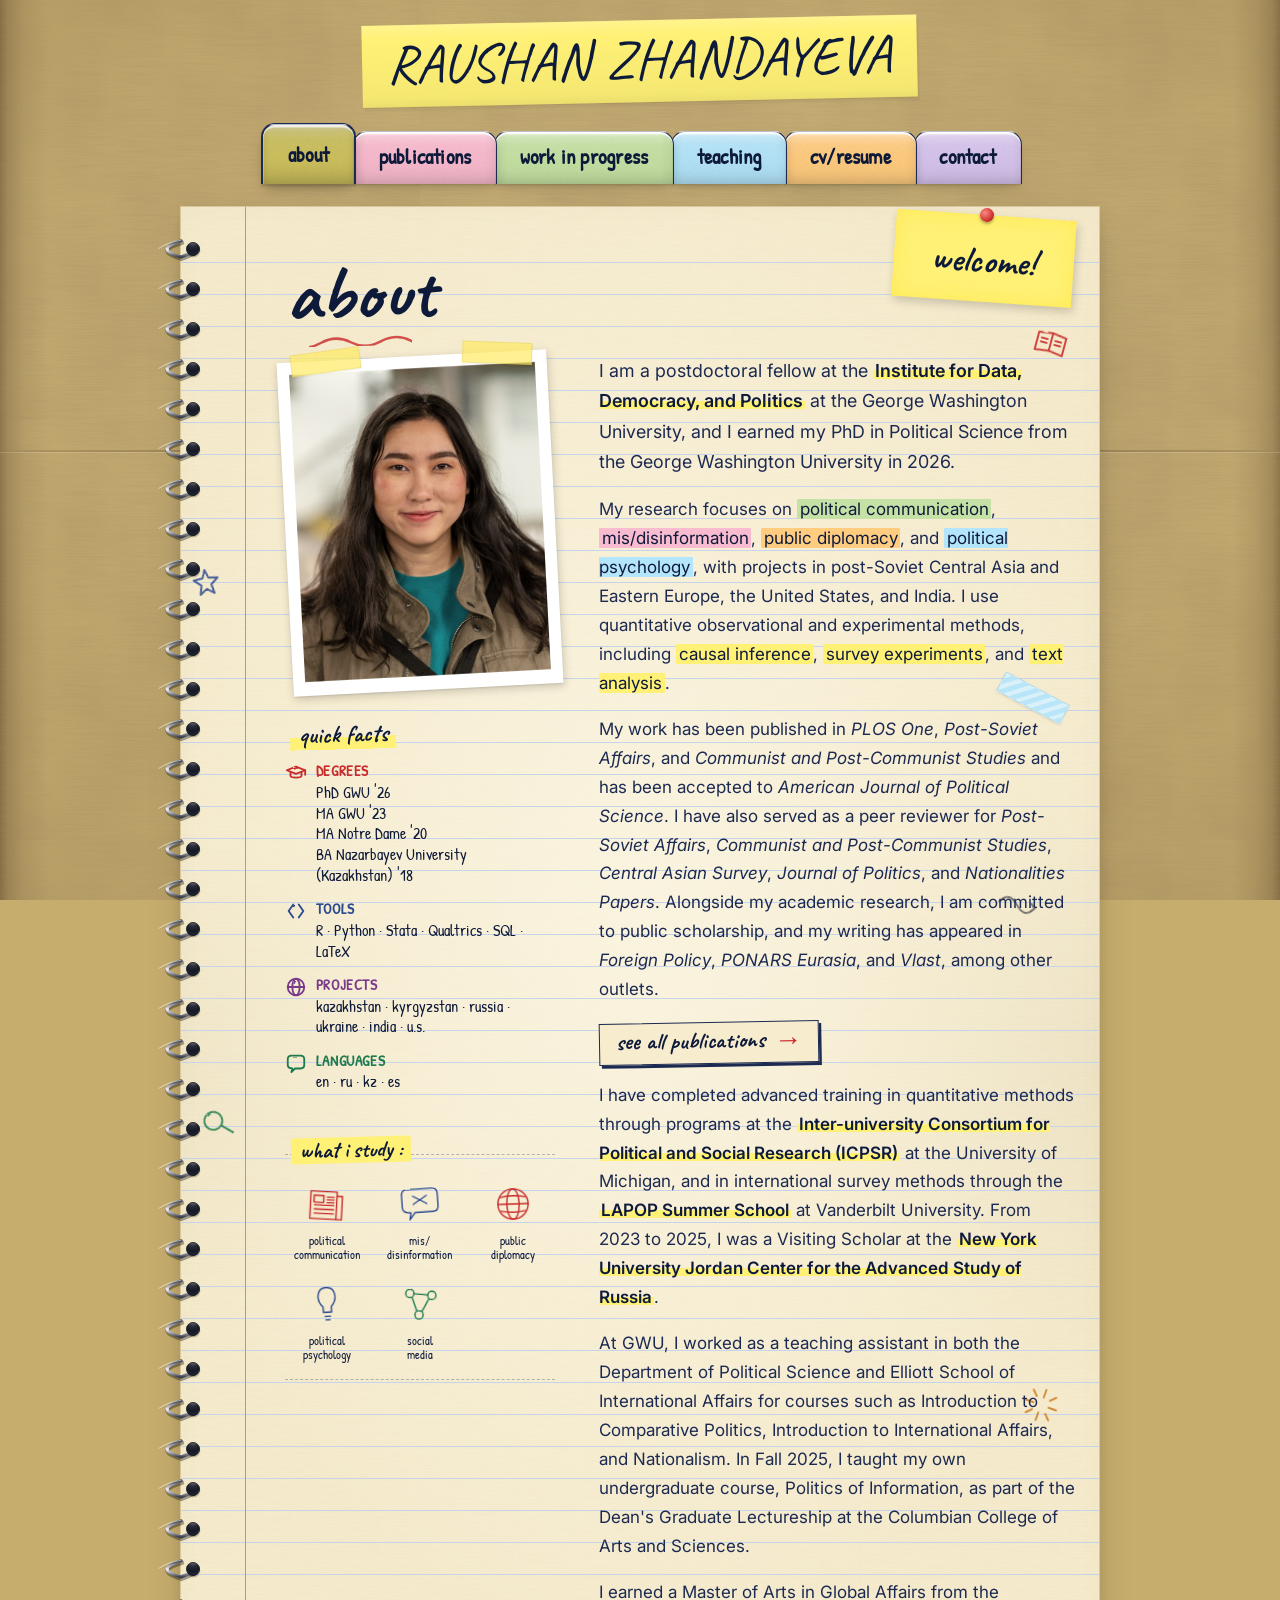
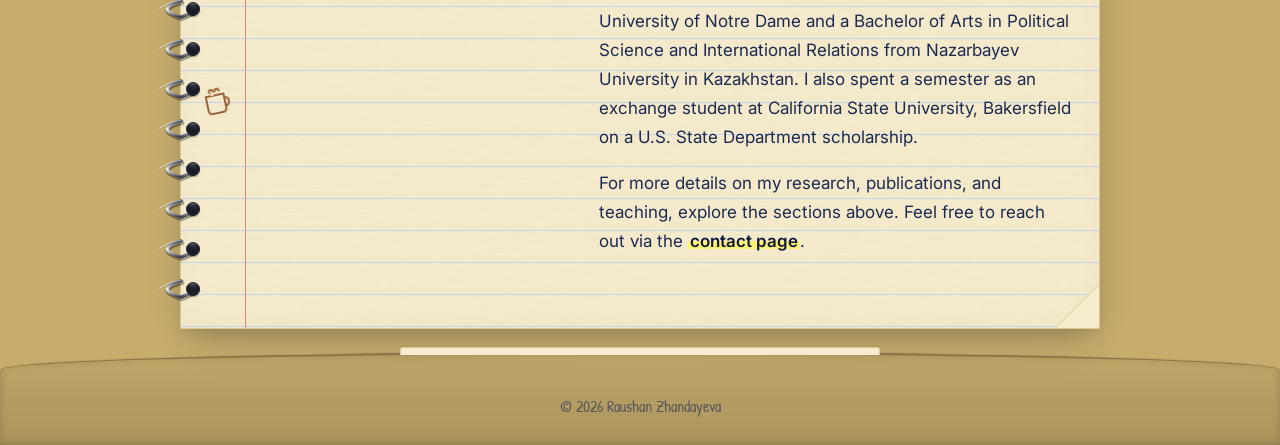
==== commit e8423cf1: "Restore teaching page; update LAPOP link, about text, course description" ====
--- a/index.html
+++ b/index.html
@@ -223,7 +223,7 @@
 
       <div>
         <p class="lead">
-          I am a postdoctoral fellow at the <a href="https://iddp.gwu.edu/" target="_blank" rel="noopener">Institute for Data, Democracy, and Politics</a> at the George Washington University, and I earned my PhD in Political Science from George Washington University in 2026.
+          I am a postdoctoral fellow at the <a href="https://iddp.gwu.edu/" target="_blank" rel="noopener">Institute for Data, Democracy, and Politics</a> at the George Washington University, and I earned my PhD in Political Science from the George Washington University in 2026.
         </p>
 
         <p>
@@ -239,7 +239,7 @@
         </p>
 
         <p>
-          I have completed advanced training in quantitative methods through programs at the <a href="https://www.icpsr.umich.edu/web/pages/sumprog/" target="_blank" rel="noopener">Inter-university Consortium for Political and Social Research (ICPSR)</a> at the University of Michigan, and in international survey methods through the <a href="https://www.vanderbilt.edu/lapop/summer-school.php" target="_blank" rel="noopener">LAPOP Summer School</a> at Vanderbilt University. From 2023 to 2025, I was a Visiting Scholar at the <a href="https://jordanrussiacenter.org/" target="_blank" rel="noopener">New York University Jordan Center for the Advanced Study of Russia</a>.
+          I have completed advanced training in quantitative methods through programs at the <a href="https://www.icpsr.umich.edu/web/pages/sumprog/" target="_blank" rel="noopener">Inter-university Consortium for Political and Social Research (ICPSR)</a> at the University of Michigan, and in international survey methods through the <a href="https://www.vanderbilt.edu/lapop/summer_research_in_survey_methodology/summerschoolresearchmethodology.php" target="_blank" rel="noopener">LAPOP Summer School</a> at Vanderbilt University. From 2023 to 2025, I was a Visiting Scholar at the <a href="https://jordanrussiacenter.org/" target="_blank" rel="noopener">New York University Jordan Center for the Advanced Study of Russia</a>.
         </p>
 
         <p>
--- a/styles.css
+++ b/styles.css
@@ -52,6 +52,7 @@
 }
 
 html { scroll-behavior: smooth; }
+html, body { overflow-x: hidden; }
 
 body {
   background-color: #c6ad6e;
@@ -796,7 +797,16 @@
     padding-bottom: 0.8rem;
   }
 
-  /* sticky notes — smaller, tucked corners, won't cover content */
+  /* site title — much smaller on mobile so it fits one line, marker font is wide */
+  .site-title {
+    font-size: 1.7rem;
+    padding: 0.16em 0.4em 0.2em;
+  }
+
+  /* page title (h1 inside main) — smaller on mobile */
+  h1.page-title { font-size: 2.6rem; }
+
+  /* sticky notes — smaller, tucked corners */
   .sticky-note {
     width: 110px;
     font-size: 0.78rem;
@@ -809,11 +819,13 @@
     padding: 12px 8px 10px;
   }
   .welcome-text { font-size: 1.3rem; }
+  /* contact-page sticky: pin to bottom of page so it can't overlap email/links */
   .sticky-note.bottom-right {
-    top: 180px;
-    right: 12px;
-    width: 110px;
-    font-size: 0.76rem;
+    top: auto;
+    bottom: 50px;
+    right: 14px;
+    width: 100px;
+    font-size: 0.74rem;
   }
 
   /* doodles smaller and slightly faded so they don't fight content */
@@ -822,10 +834,10 @@
     opacity: 0.65;
   }
 
-  /* doc viewer (cv/resume) */
-  .doc-control { flex-direction: column; align-items: flex-start; gap: 0.4rem; }
-  .doc-flip-button { font-size: 1.3rem; }
-  .doc-frame { height: 65vh; min-height: 420px; }
+  /* doc viewer (cv/resume) — replace iframe with two PDF-link buttons on mobile */
+  .doc-mobile { display: flex; flex-direction: column; gap: 1rem; margin-top: 1.5rem; }
+  .doc-control { display: none; }
+  .doc-frame { display: none; }
 }
 
 /* very small phones (≤ 420px) — iPhone SE, narrow Androids */
@@ -835,7 +847,11 @@
   .page::after  { left: -16px; width: 32px; background-size: 32px 32px; }
   .site-header__inner { padding: 0.85rem 0.7rem 0; }
 
-  .site-title { font-size: 2.0rem; }
+  .site-title {
+    font-size: 1.4rem;
+    padding: 0.14em 0.36em 0.18em;
+  }
+  h1.page-title { font-size: 2.2rem; }
   .site-nav a {
     font-size: 0.85rem;
     padding: 0.5rem 0.6rem 0.6rem;
@@ -859,7 +875,7 @@
   /* page title slightly smaller */
   h1.page-title { font-size: clamp(2.4rem, 10vw, 3rem); }
 
-  .doc-frame { height: 60vh; min-height: 360px; }
+  /* doc-frame already hidden via 720px breakpoint; keep buttons in place */
 }
 
 /* ---------- Item lists ---------- */
@@ -1170,6 +1186,57 @@
   perspective: 1600px;
 }
 
+/* ---------- Mobile-only PDF buttons (hidden on desktop) ---------- */
+.doc-mobile { display: none; }
+
+.doc-btn {
+  display: flex;
+  align-items: center;
+  gap: 0.95rem;
+  padding: 1rem 1.1rem;
+  background: var(--paper);
+  background-image:
+    linear-gradient(to bottom, rgba(255,255,255,0.45), rgba(255,255,255,0) 30%, rgba(0,0,0,0.04));
+  border: 1.5px solid var(--ink);
+  border-radius: 9px;
+  text-decoration: none;
+  color: var(--ink-deep);
+  font-family: var(--hand2);
+  box-shadow: 3px 3px 0 var(--ink), inset 0 1.5px 0 rgba(255,255,255,0.6);
+  transition: transform 0.15s ease, box-shadow 0.15s ease;
+}
+.doc-btn:hover, .doc-btn:focus-visible {
+  transform: translate(-1px, -1px);
+  box-shadow: 4px 4px 0 var(--ink), inset 0 1.5px 0 rgba(255,255,255,0.6);
+  background-color: var(--hl-yellow);
+  outline: none;
+}
+.doc-btn__icon {
+  flex: 0 0 auto;
+  width: 36px;
+  height: 36px;
+  color: var(--pen-red);
+}
+.doc-btn__icon svg { width: 100%; height: 100%; }
+.doc-btn__label {
+  display: flex;
+  flex-direction: column;
+  line-height: 1.2;
+}
+.doc-btn__label strong {
+  font-family: var(--hand);
+  font-size: 1.55rem;
+  font-weight: 700;
+  color: var(--ink-deep);
+  letter-spacing: 0.01em;
+}
+.doc-btn__label em {
+  font-style: normal;
+  font-size: 0.9rem;
+  color: var(--ink-soft);
+  margin-top: 1px;
+}
+
 .doc-control {
   display: flex;
   align-items: center;
@@ -1597,6 +1664,23 @@
   );
 }
 
+/* WIP page corner washi tape — pinned far enough out that it never touches the page title */
+.washi-tape--wip-corner {
+  top: 36px;
+  right: 70px;
+  width: 80px;
+  --rot: -15deg;
+}
+@media (max-width: 720px) {
+  .washi-tape--wip-corner {
+    top: 14px;
+    right: 8px;
+    width: 60px;
+    height: 18px;
+    --rot: -22deg;
+  }
+}
+
 .washi-tape--dot {
   background-color: var(--hl-yellow);
   background-image: radial-gradient(
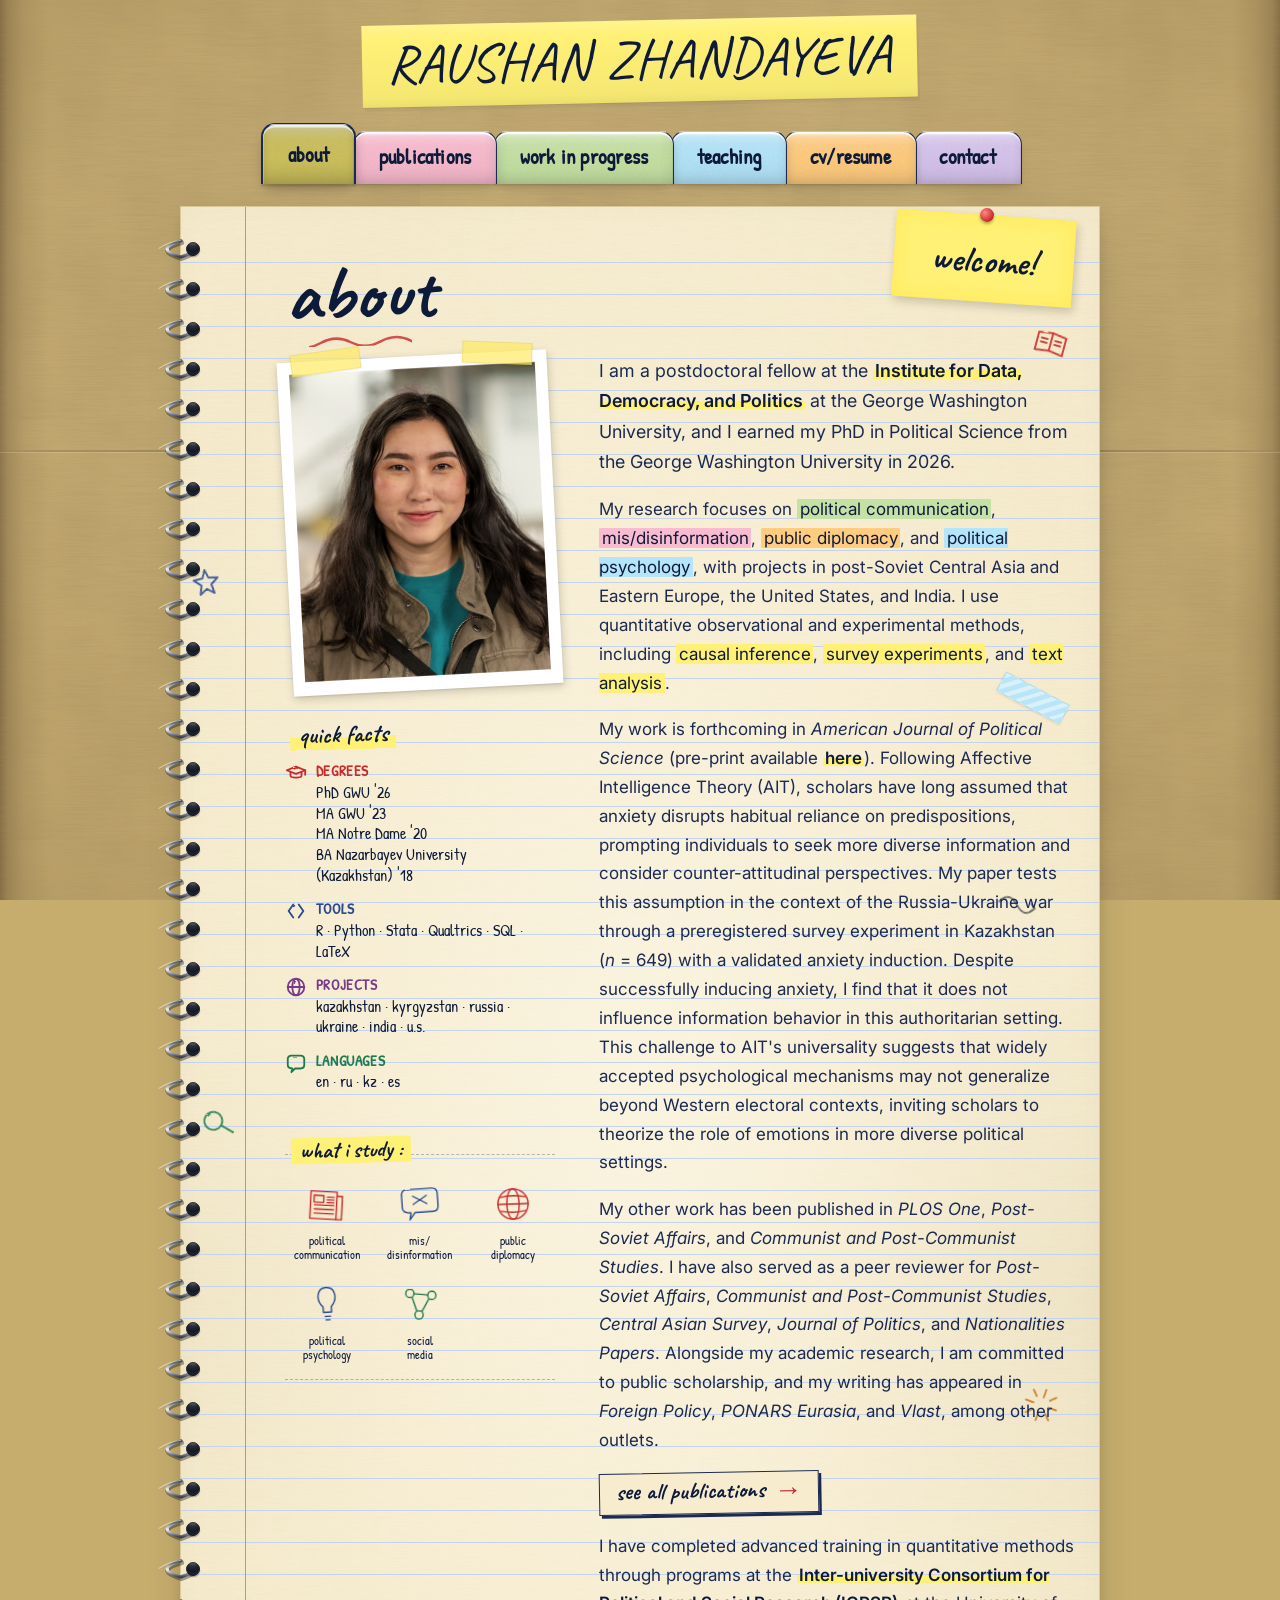
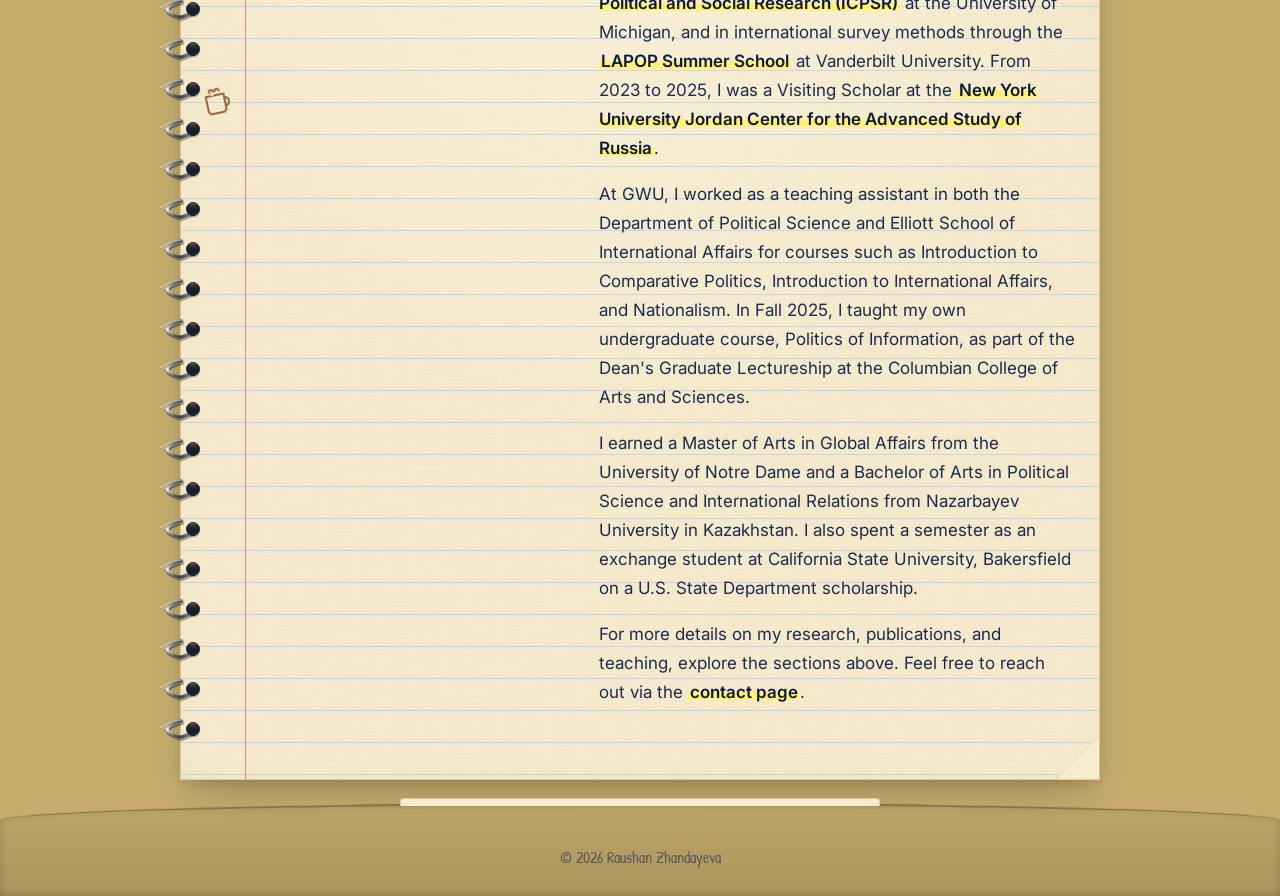
==== commit 4fdc9d4f: "Update index.html" ====
--- a/index.html
+++ b/index.html
@@ -231,7 +231,11 @@
         </p>
 
         <p>
-          My work has been published in <em>PLOS One</em>, <em>Post-Soviet Affairs</em>, and <em>Communist and Post-Communist Studies</em> and has been accepted to <em>American Journal of Political Science</em>. I have also served as a peer reviewer for <em>Post-Soviet Affairs</em>, <em>Communist and Post-Communist Studies</em>, <em>Central Asian Survey</em>, <em>Journal of Politics</em>, and <em>Nationalities Papers</em>. Alongside my academic research, I am committed to public scholarship, and my writing has appeared in <em>Foreign Policy</em>, <em>PONARS Eurasia</em>, and <em>Vlast</em>, among other outlets.
+        My work is forthcoming in <em>American Journal of Political Science</em> (pre-print available <a href="https://osf.io/vuegc/overview" target="_blank" rel="noopener">here</a>). Following Affective Intelligence Theory (AIT), scholars have long assumed that anxiety disrupts habitual reliance on predispositions, prompting individuals to seek more diverse information and consider counter-attitudinal perspectives. My paper tests this assumption in the context of the Russia-Ukraine war through a preregistered survey experiment in Kazakhstan (<em>n</em> = 649) with a validated anxiety induction. Despite successfully inducing anxiety, I find that it does not influence information behavior in this authoritarian setting. This challenge to AIT's universality suggests that widely accepted psychological mechanisms may not generalize beyond Western electoral contexts, inviting scholars to theorize the role of emotions in more diverse political settings.
+        </p>
+
+        <p>
+        My other work has been published in <em>PLOS One</em>, <em>Post-Soviet Affairs</em>, and <em>Communist and Post-Communist Studies</em>. I have also served as a peer reviewer for <em>Post-Soviet Affairs</em>, <em>Communist and Post-Communist Studies</em>, <em>Central Asian Survey</em>, <em>Journal of Politics</em>, and <em>Nationalities Papers</em>. Alongside my academic research, I am committed to public scholarship, and my writing has appeared in <em>Foreign Policy</em>, <em>PONARS Eurasia</em>, and <em>Vlast</em>, among other outlets.
         </p>
 
         <p class="see-all-row">
--- a/styles.css
+++ b/styles.css
@@ -834,10 +834,31 @@
     opacity: 0.65;
   }
 
-  /* doc viewer (cv/resume) — replace iframe with two PDF-link buttons on mobile */
+  /* doc viewer (cv/resume) — replace iframe with two PDF-link buttons on mobile.
+     Use higher specificity so we win against the baseline rules later in the file. */
   .doc-mobile { display: flex; flex-direction: column; gap: 1rem; margin-top: 1.5rem; }
-  .doc-control { display: none; }
-  .doc-frame { display: none; }
+  .doc-viewer .doc-control { display: none; }
+  .doc-viewer .doc-frame { display: none; }
+
+  /* contact list — stack the blue label above the link on mobile (higher specificity) */
+  .page .contact-list strong {
+    display: block;
+    margin-right: 0;
+    margin-bottom: 0.2rem;
+    min-width: 0;
+  }
+  .page .contact-list li {
+    margin-bottom: 1.25rem;
+  }
+
+  /* sticky note on contact: pin to bottom of page (higher specificity beats the baseline) */
+  .page .sticky-note.bottom-right {
+    top: auto;
+    bottom: 50px;
+    right: 14px;
+    width: 100px;
+    font-size: 0.74rem;
+  }
 }
 
 /* very small phones (≤ 420px) — iPhone SE, narrow Androids */
@@ -870,7 +891,7 @@
   .sticky-note      { width: 90px;  font-size: 0.72rem; padding: 8px 6px 10px; }
   .sticky-note.welcome-note { width: 80px; padding: 10px 6px 8px; }
   .welcome-text     { font-size: 1.05rem; }
-  .sticky-note.bottom-right { width: 88px; top: 160px; right: 10px; font-size: 0.7rem; }
+  .page .sticky-note.bottom-right { width: 88px; top: auto; bottom: 40px; right: 10px; font-size: 0.7rem; }
 
   /* page title slightly smaller */
   h1.page-title { font-size: clamp(2.4rem, 10vw, 3rem); }
@@ -1187,7 +1208,9 @@
 }
 
 /* ---------- Mobile-only PDF buttons (hidden on desktop) ---------- */
-.doc-mobile { display: none; }
+@media (min-width: 721px) {
+  .doc-mobile { display: none; }
+}
 
 .doc-btn {
   display: flex;
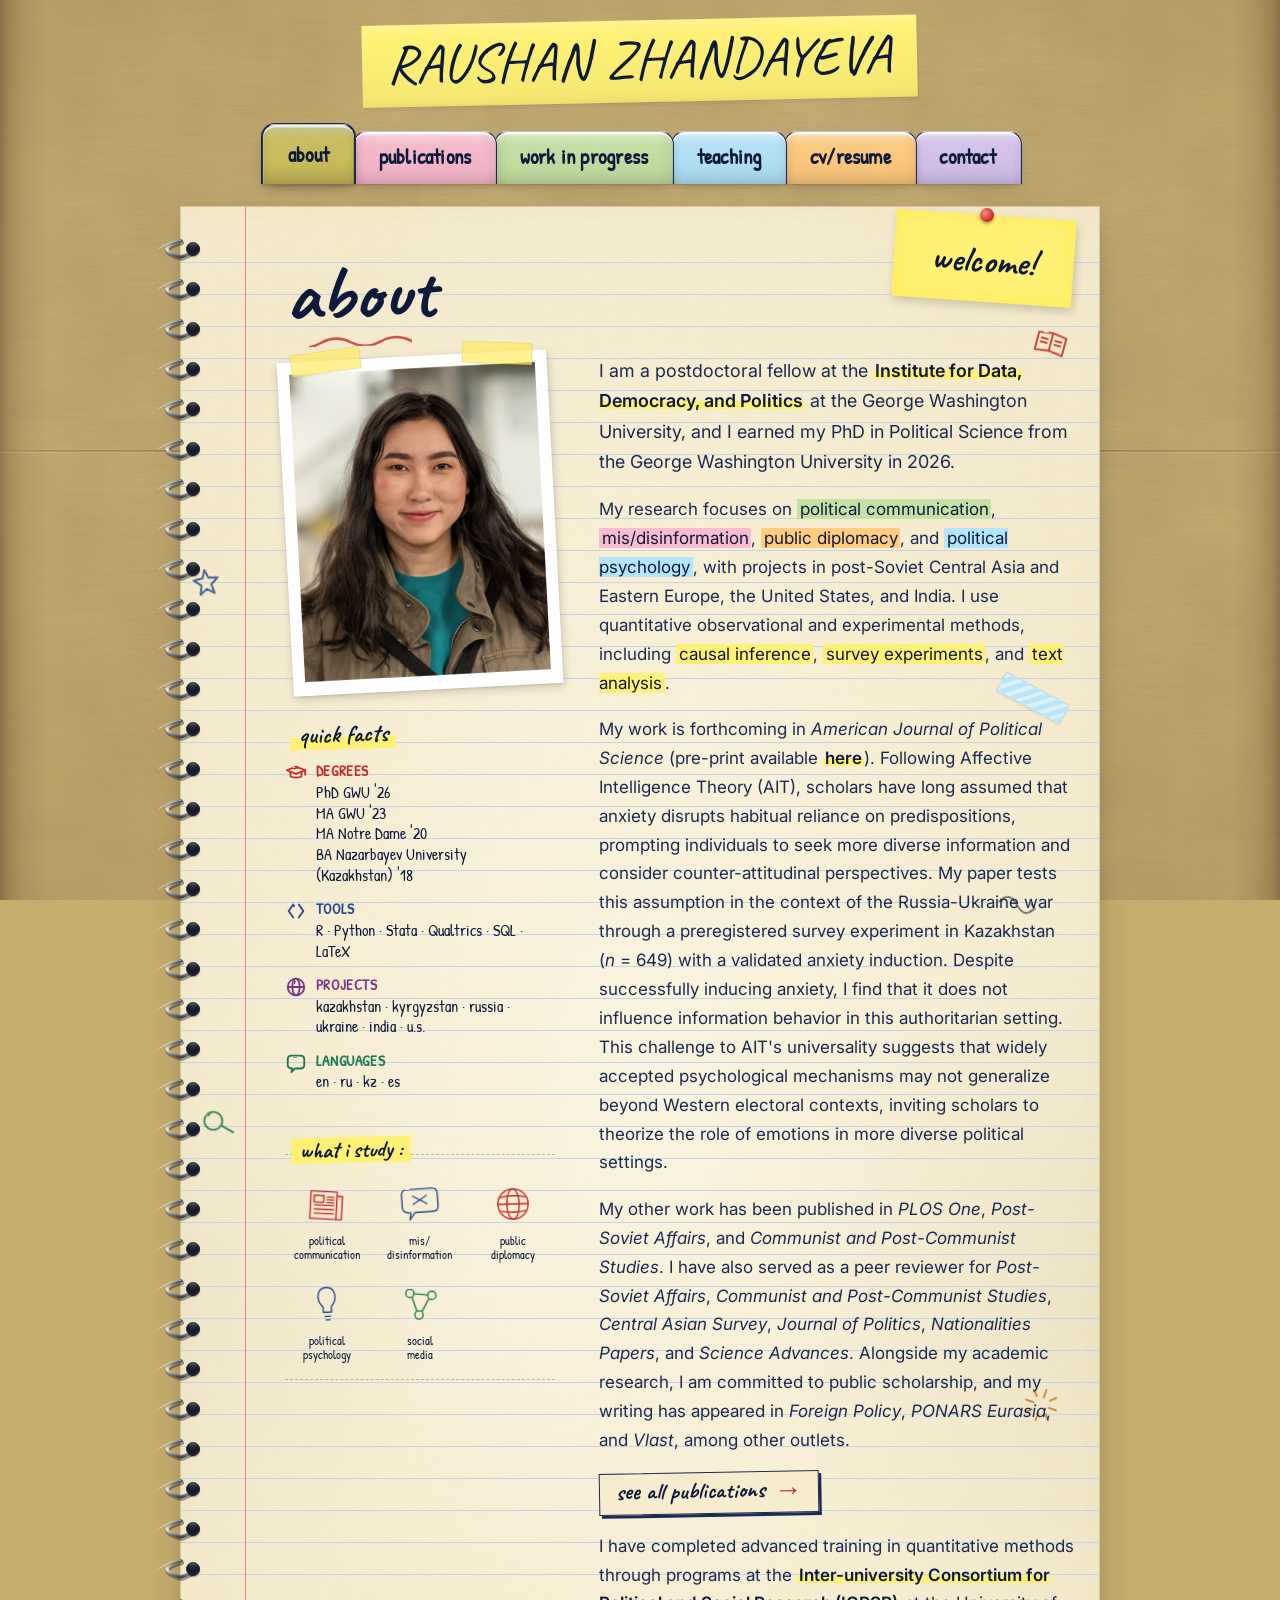
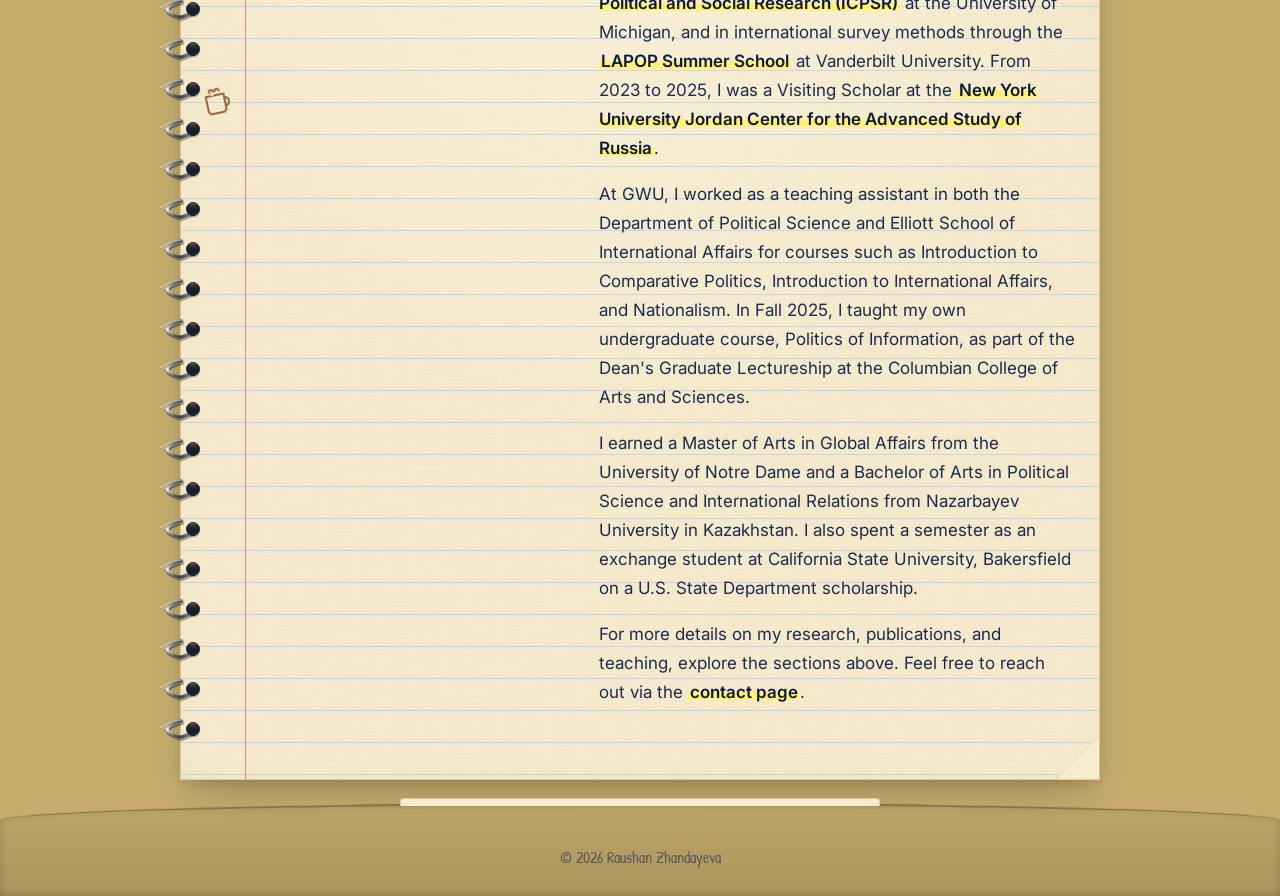
==== commit 9436ceb2: "Update index.html" ====
--- a/index.html
+++ b/index.html
@@ -231,11 +231,11 @@
         </p>
 
         <p>
-        My work is forthcoming in <em>American Journal of Political Science</em> (pre-print available <a href="https://osf.io/vuegc/overview" target="_blank" rel="noopener">here</a>). Following Affective Intelligence Theory (AIT), scholars have long assumed that anxiety disrupts habitual reliance on predispositions, prompting individuals to seek more diverse information and consider counter-attitudinal perspectives. My paper tests this assumption in the context of the Russia-Ukraine war through a preregistered survey experiment in Kazakhstan (<em>n</em> = 649) with a validated anxiety induction. Despite successfully inducing anxiety, I find that it does not influence information behavior in this authoritarian setting. This challenge to AIT's universality suggests that widely accepted psychological mechanisms may not generalize beyond Western electoral contexts, inviting scholars to theorize the role of emotions in more diverse political settings.
-        </p>
-
-        <p>
-        My other work has been published in <em>PLOS One</em>, <em>Post-Soviet Affairs</em>, and <em>Communist and Post-Communist Studies</em>. I have also served as a peer reviewer for <em>Post-Soviet Affairs</em>, <em>Communist and Post-Communist Studies</em>, <em>Central Asian Survey</em>, <em>Journal of Politics</em>, and <em>Nationalities Papers</em>. Alongside my academic research, I am committed to public scholarship, and my writing has appeared in <em>Foreign Policy</em>, <em>PONARS Eurasia</em>, and <em>Vlast</em>, among other outlets.
+        My work is forthcoming in <em>American Journal of Political Science</em> (pre-print available <a href="https://osf.io/preprints/socarxiv/dpmb4_v1" target="_blank" rel="noopener">here</a>). Following Affective Intelligence Theory (AIT), scholars have long assumed that anxiety disrupts habitual reliance on predispositions, prompting individuals to seek more diverse information and consider counter-attitudinal perspectives. My paper tests this assumption in the context of the Russia-Ukraine war through a preregistered survey experiment in Kazakhstan (<em>n</em> = 649) with a validated anxiety induction. Despite successfully inducing anxiety, I find that it does not influence information behavior in this authoritarian setting. This challenge to AIT's universality suggests that widely accepted psychological mechanisms may not generalize beyond Western electoral contexts, inviting scholars to theorize the role of emotions in more diverse political settings.
+        </p>
+
+        <p>
+        My other work has been published in <em>PLOS One</em>, <em>Post-Soviet Affairs</em>, and <em>Communist and Post-Communist Studies</em>. I have also served as a peer reviewer for <em>Post-Soviet Affairs</em>, <em>Communist and Post-Communist Studies</em>, <em>Central Asian Survey</em>, <em>Journal of Politics</em>,  <em>Nationalities Papers</em>, and <em>Science Advances</em>. Alongside my academic research, I am committed to public scholarship, and my writing has appeared in <em>Foreign Policy</em>, <em>PONARS Eurasia</em>, and <em>Vlast</em>, among other outlets.
         </p>
 
         <p class="see-all-row">
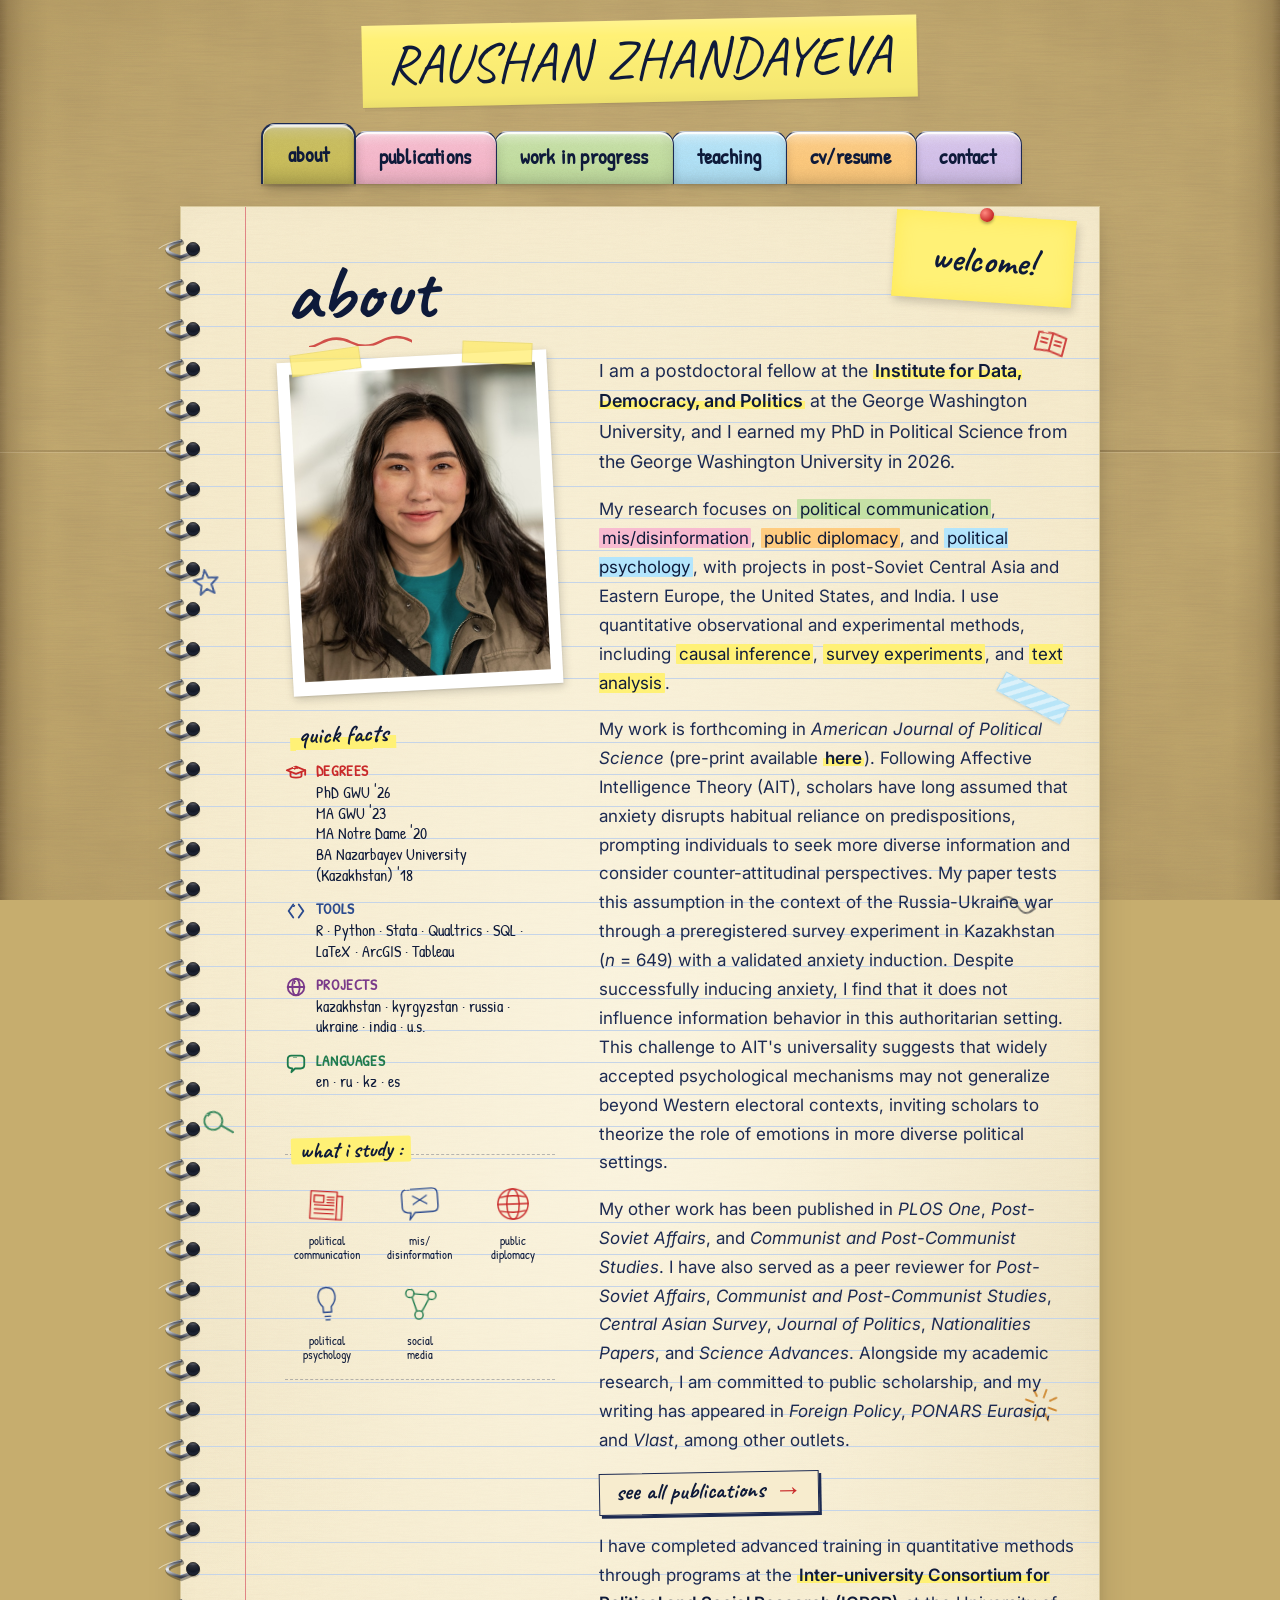
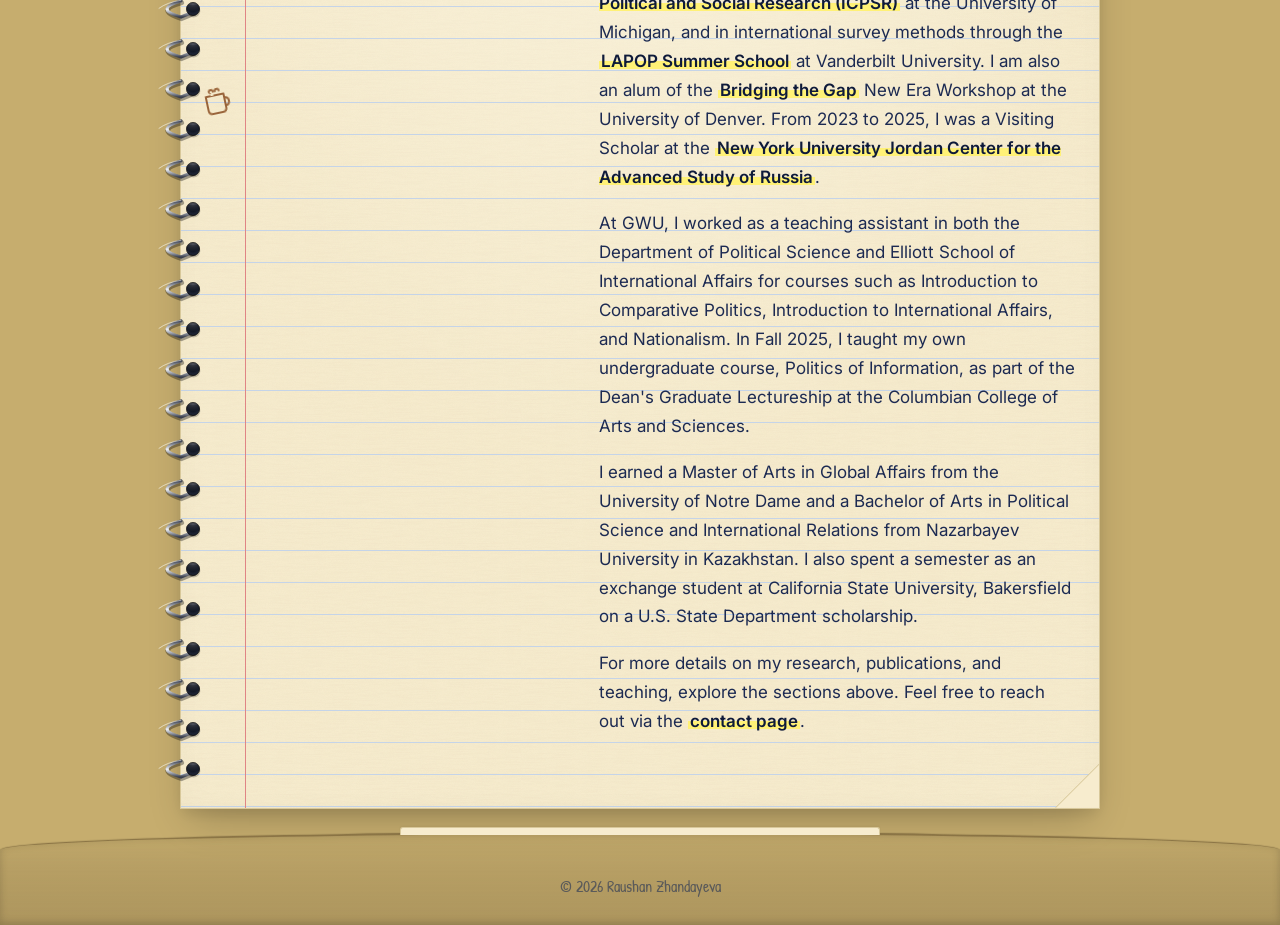
==== commit dd9fb025: "Add files via upload" ====
--- a/index.html
+++ b/index.html
@@ -125,7 +125,7 @@
               </svg>
               <span>
                 <strong>tools</strong>
-                R · Python · Stata · Qualtrics · SQL · LaTeX
+                R · Python · Stata · Qualtrics · SQL · LaTeX · ArcGIS · Tableau
               </span>
             </li>
             <li>
@@ -243,7 +243,7 @@
         </p>
 
         <p>
-          I have completed advanced training in quantitative methods through programs at the <a href="https://www.icpsr.umich.edu/web/pages/sumprog/" target="_blank" rel="noopener">Inter-university Consortium for Political and Social Research (ICPSR)</a> at the University of Michigan, and in international survey methods through the <a href="https://www.vanderbilt.edu/lapop/summer_research_in_survey_methodology/summerschoolresearchmethodology.php" target="_blank" rel="noopener">LAPOP Summer School</a> at Vanderbilt University. From 2023 to 2025, I was a Visiting Scholar at the <a href="https://jordanrussiacenter.org/" target="_blank" rel="noopener">New York University Jordan Center for the Advanced Study of Russia</a>.
+          I have completed advanced training in quantitative methods through programs at the <a href="https://www.icpsr.umich.edu/web/pages/sumprog/" target="_blank" rel="noopener">Inter-university Consortium for Political and Social Research (ICPSR)</a> at the University of Michigan, and in international survey methods through the <a href="https://www.vanderbilt.edu/lapop/summer_research_in_survey_methodology/summerschoolresearchmethodology.php" target="_blank" rel="noopener">LAPOP Summer School</a> at Vanderbilt University. I am also an alum of the <a href="https://bridgingthegapproject.org/" target="_blank" rel="noopener">Bridging the Gap</a> New Era Workshop at the University of Denver. From 2023 to 2025, I was a Visiting Scholar at the <a href="https://jordanrussiacenter.org/" target="_blank" rel="noopener">New York University Jordan Center for the Advanced Study of Russia</a>.
         </p>
 
         <p>
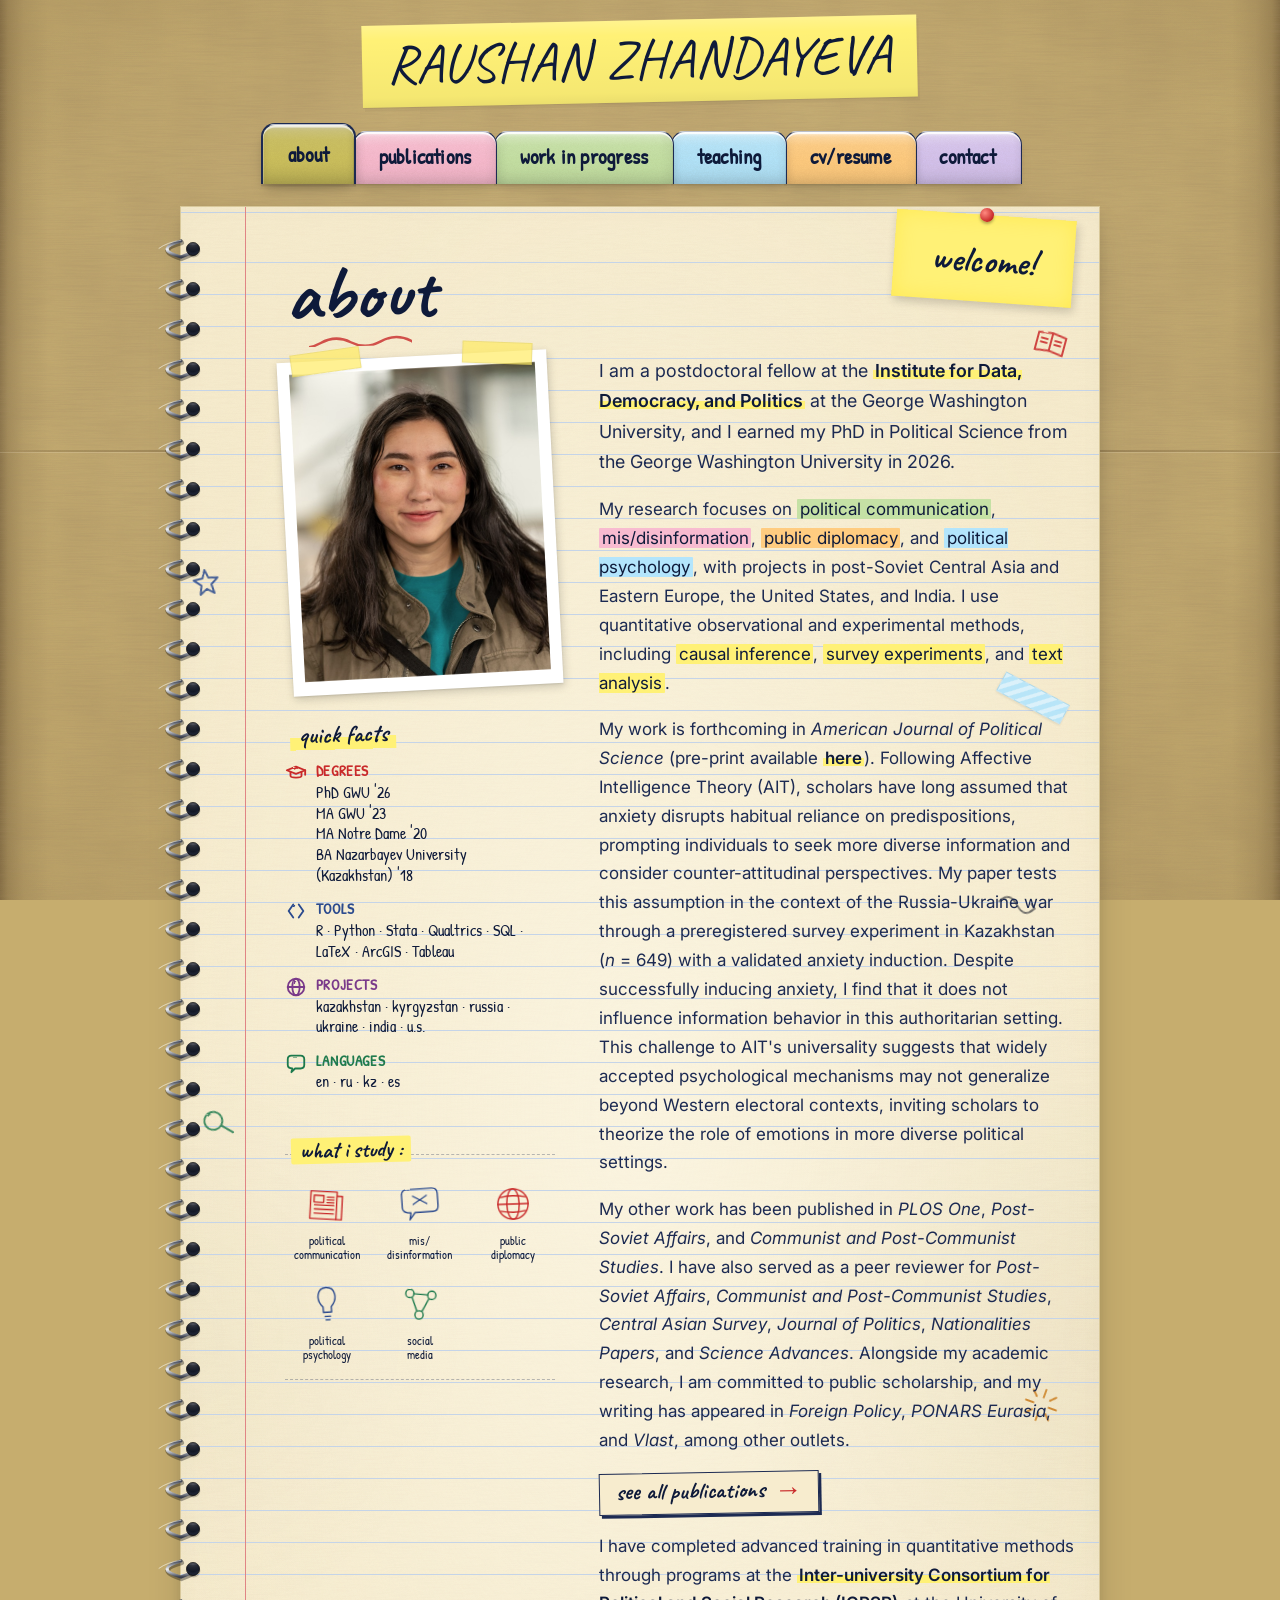
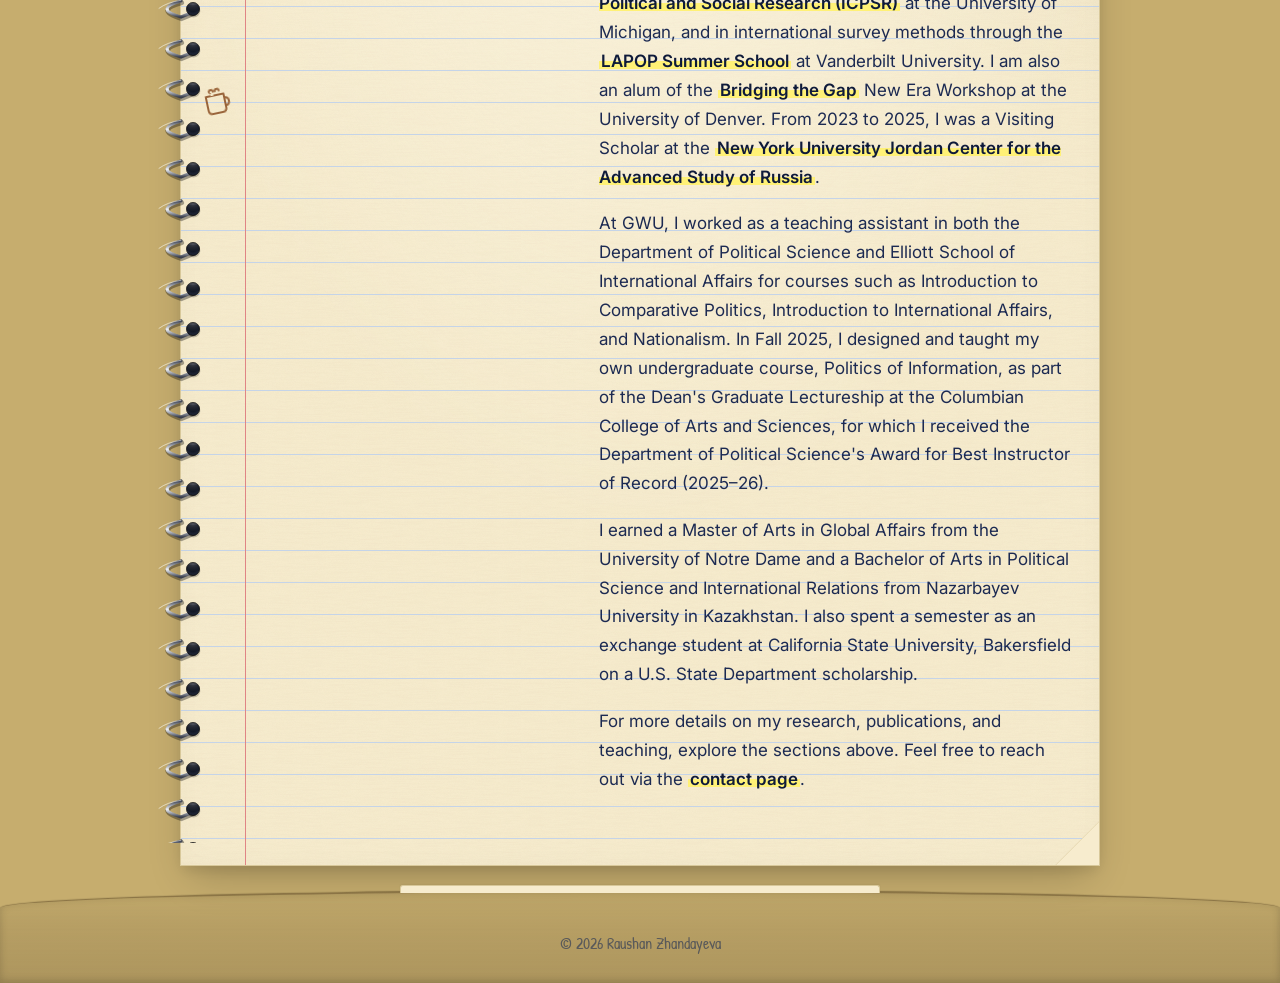
==== commit a81f6304: "Update index.html" ====
--- a/index.html
+++ b/index.html
@@ -247,7 +247,7 @@
         </p>
 
         <p>
-          At GWU, I worked as a teaching assistant in both the Department of Political Science and Elliott School of International Affairs for courses such as Introduction to Comparative Politics, Introduction to International Affairs, and Nationalism. In Fall 2025, I taught my own undergraduate course, Politics of Information, as part of the Dean's Graduate Lectureship at the Columbian College of Arts and Sciences.
+          At GWU, I worked as a teaching assistant in both the Department of Political Science and Elliott School of International Affairs for courses such as Introduction to Comparative Politics, Introduction to International Affairs, and Nationalism. In Fall 2025, I designed and taught my own undergraduate course, Politics of Information, as part of the Dean's Graduate Lectureship at the Columbian College of Arts and Sciences, for which I received the Department of Political Science's Award for Best Instructor of Record (2025–26).
         </p>
 
         <p>
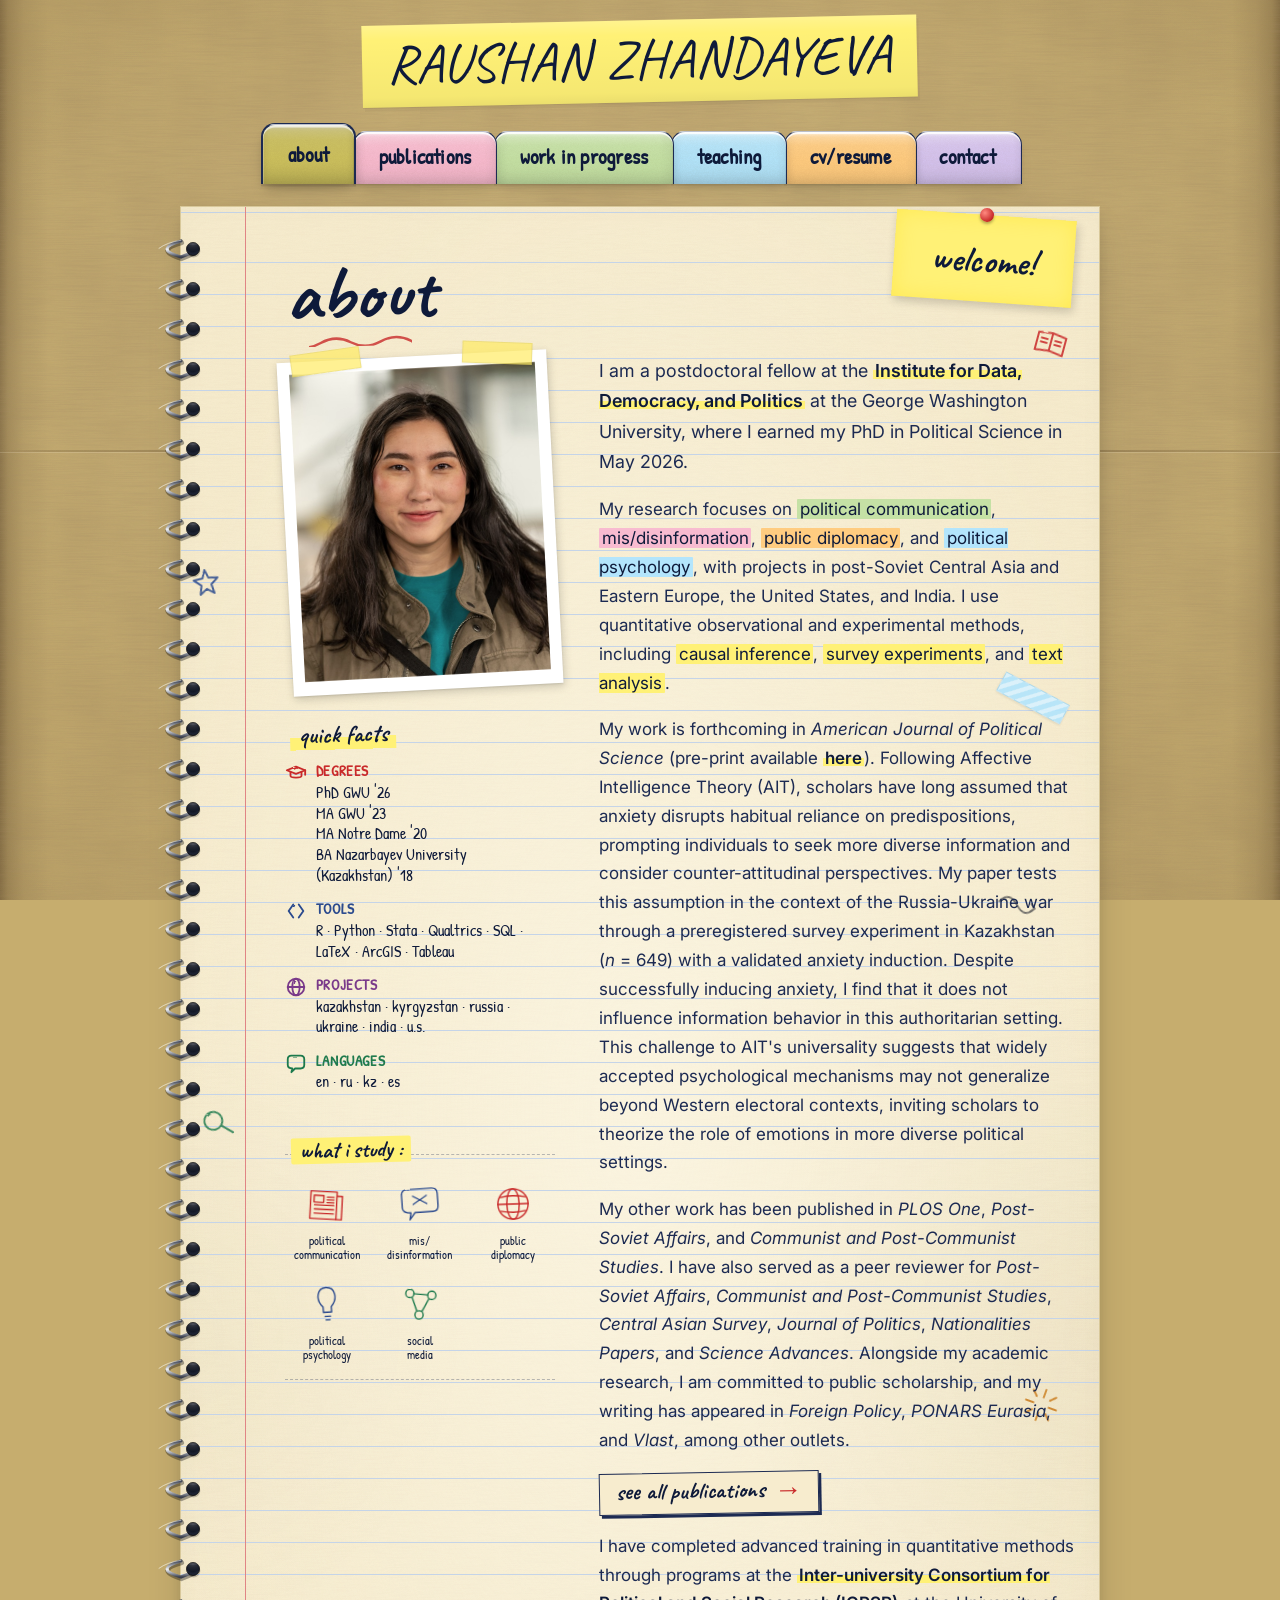
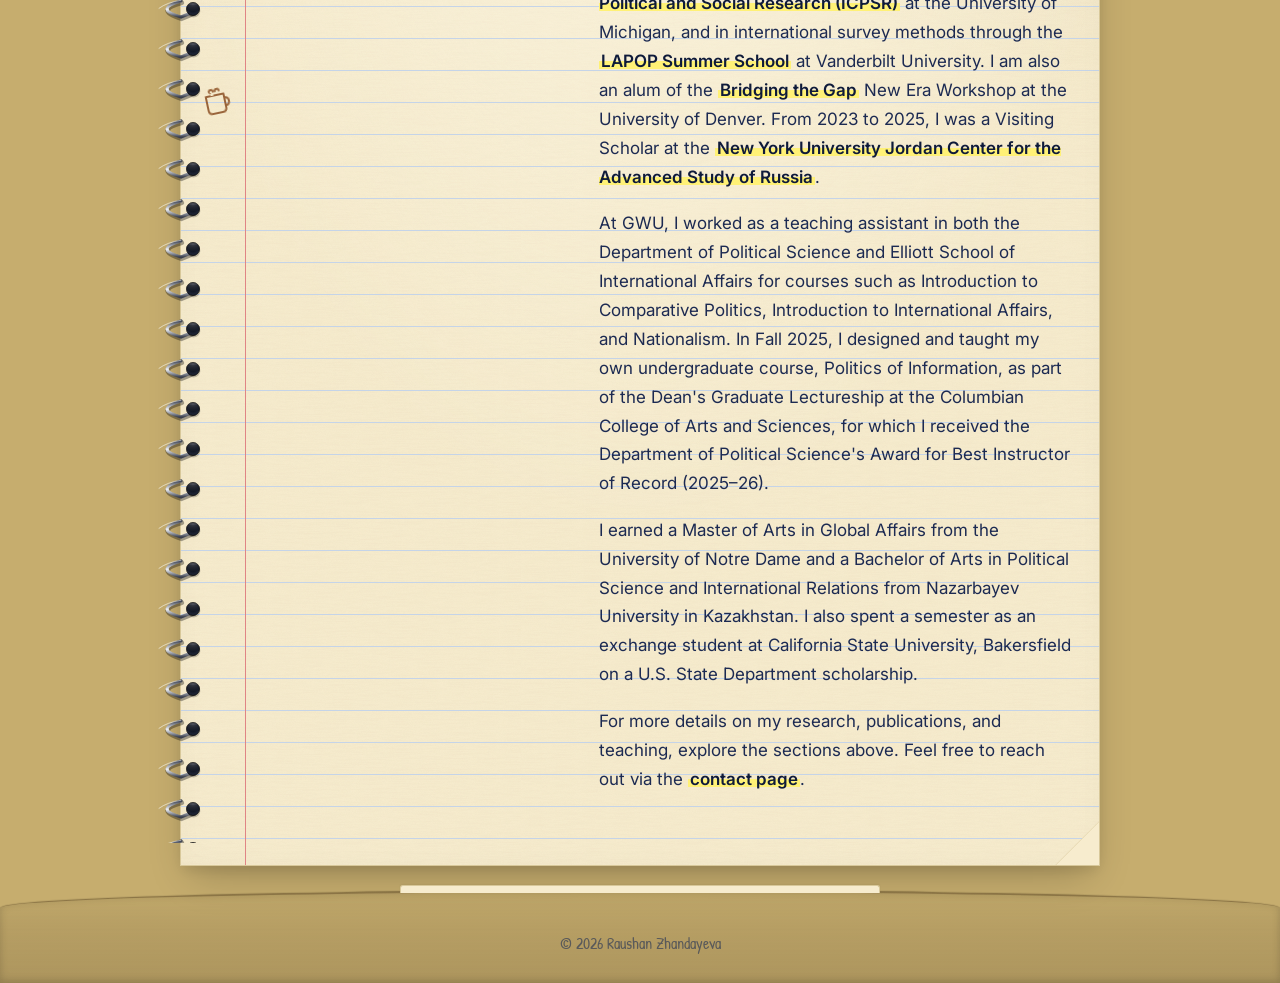
==== commit cb5e5ddb: "Update index.html" ====
--- a/index.html
+++ b/index.html
@@ -223,7 +223,7 @@
 
       <div>
         <p class="lead">
-          I am a postdoctoral fellow at the <a href="https://iddp.gwu.edu/" target="_blank" rel="noopener">Institute for Data, Democracy, and Politics</a> at the George Washington University, and I earned my PhD in Political Science from the George Washington University in 2026.
+          I am a postdoctoral fellow at the <a href="https://iddp.gwu.edu/" target="_blank" rel="noopener">Institute for Data, Democracy, and Politics</a> at the George Washington University, where I earned my PhD in Political Science in May 2026.
         </p>
 
         <p>
